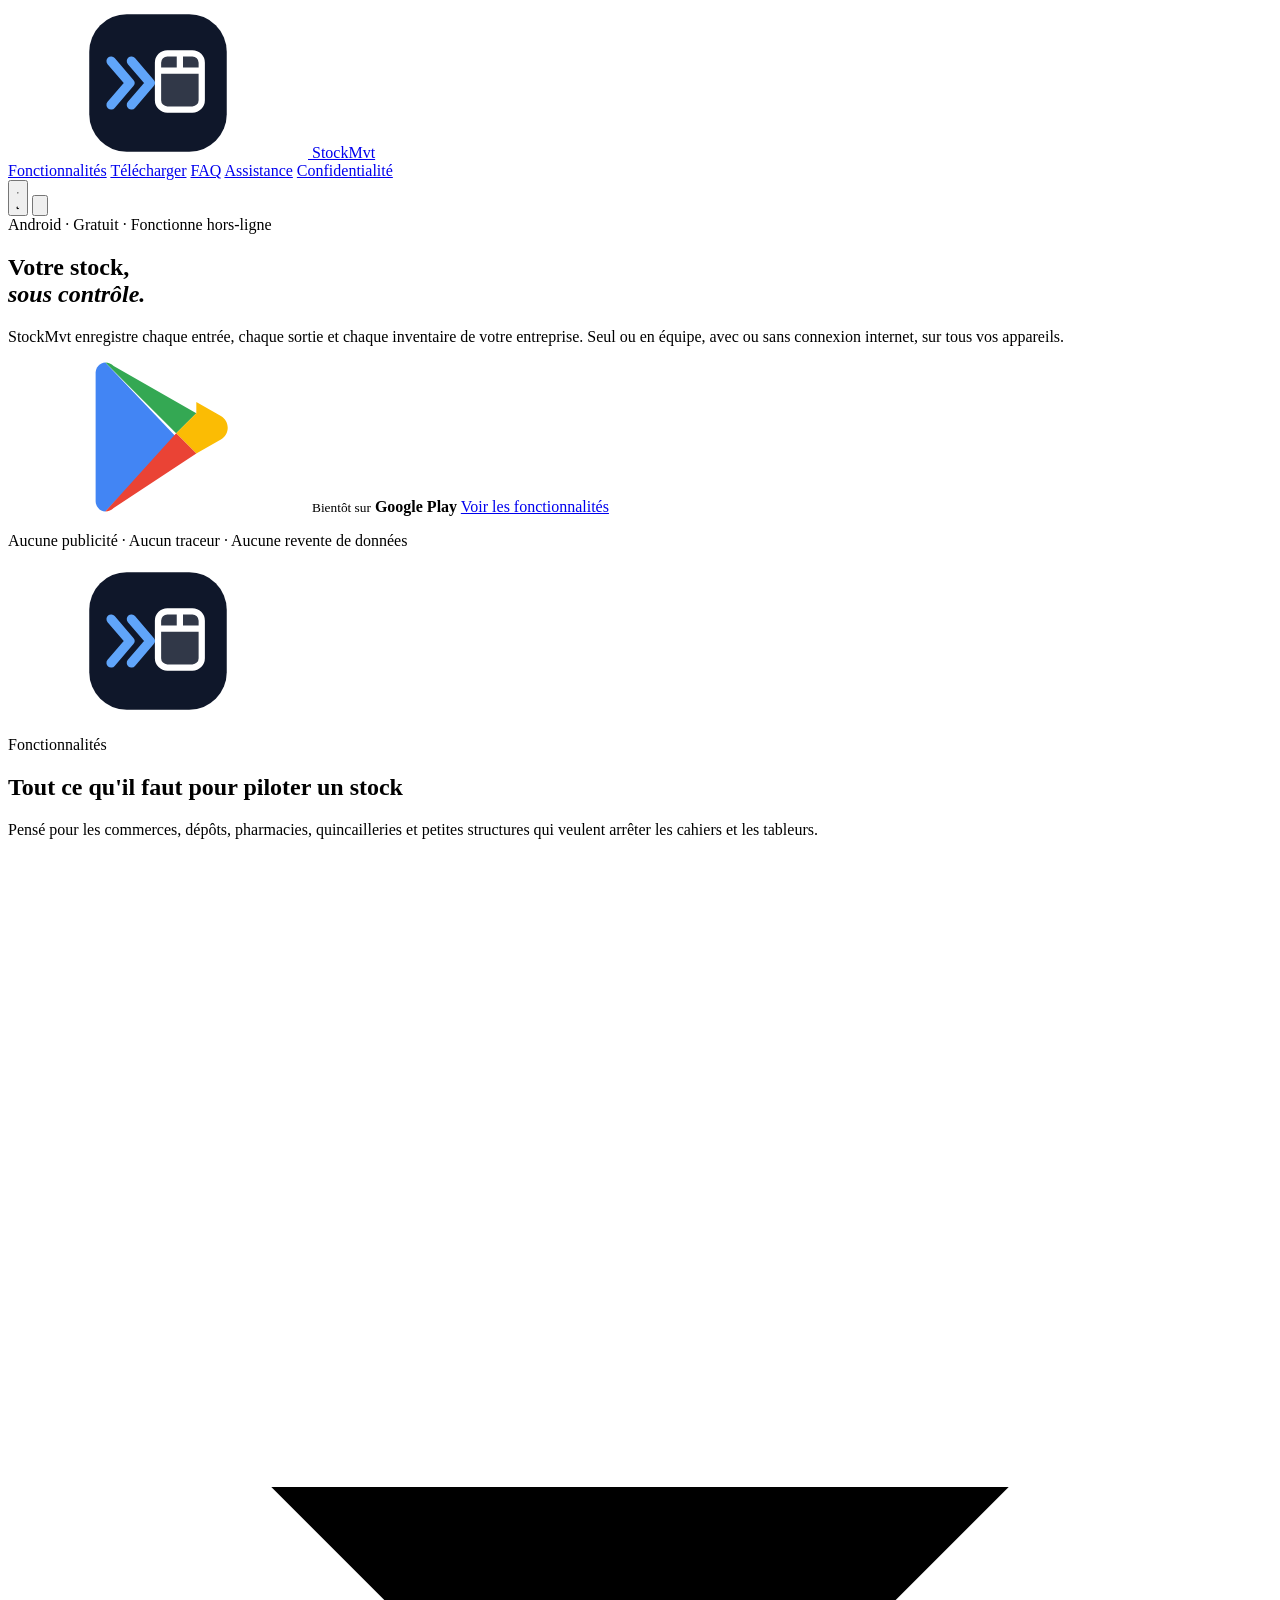
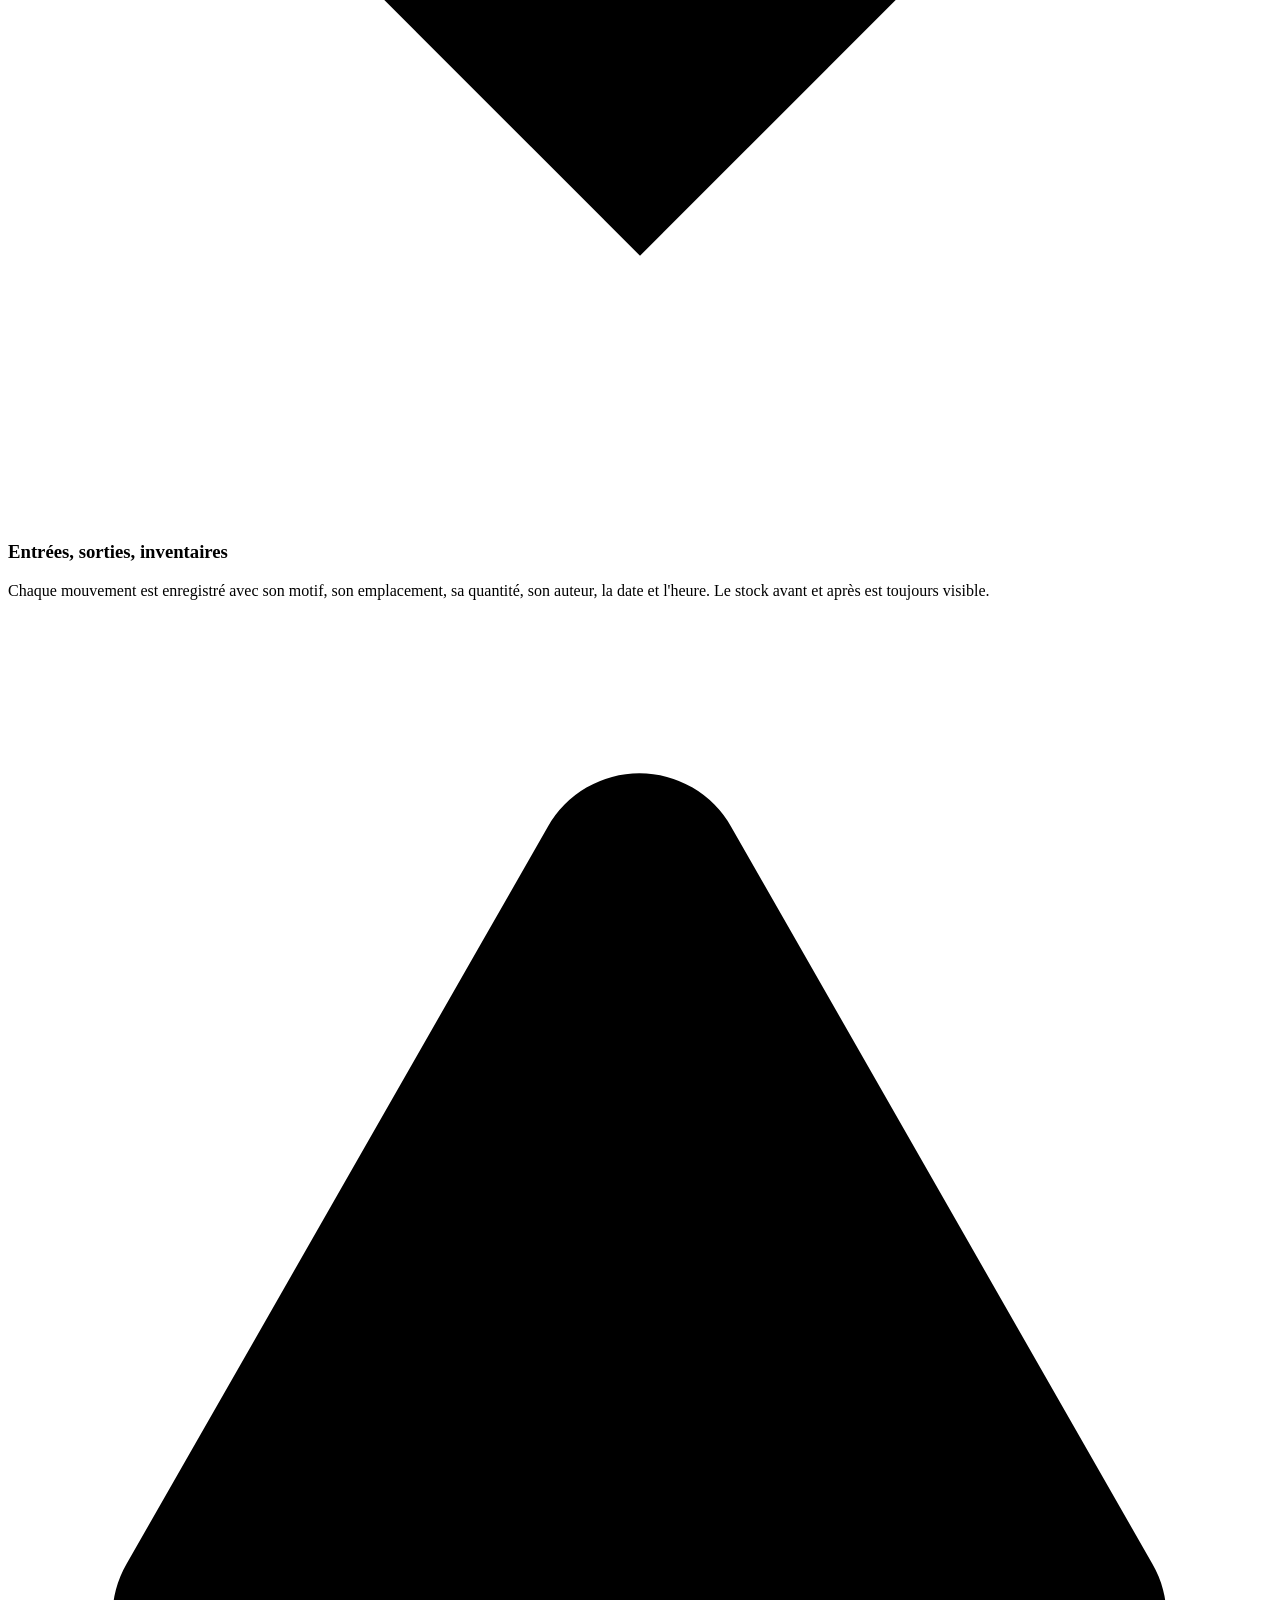
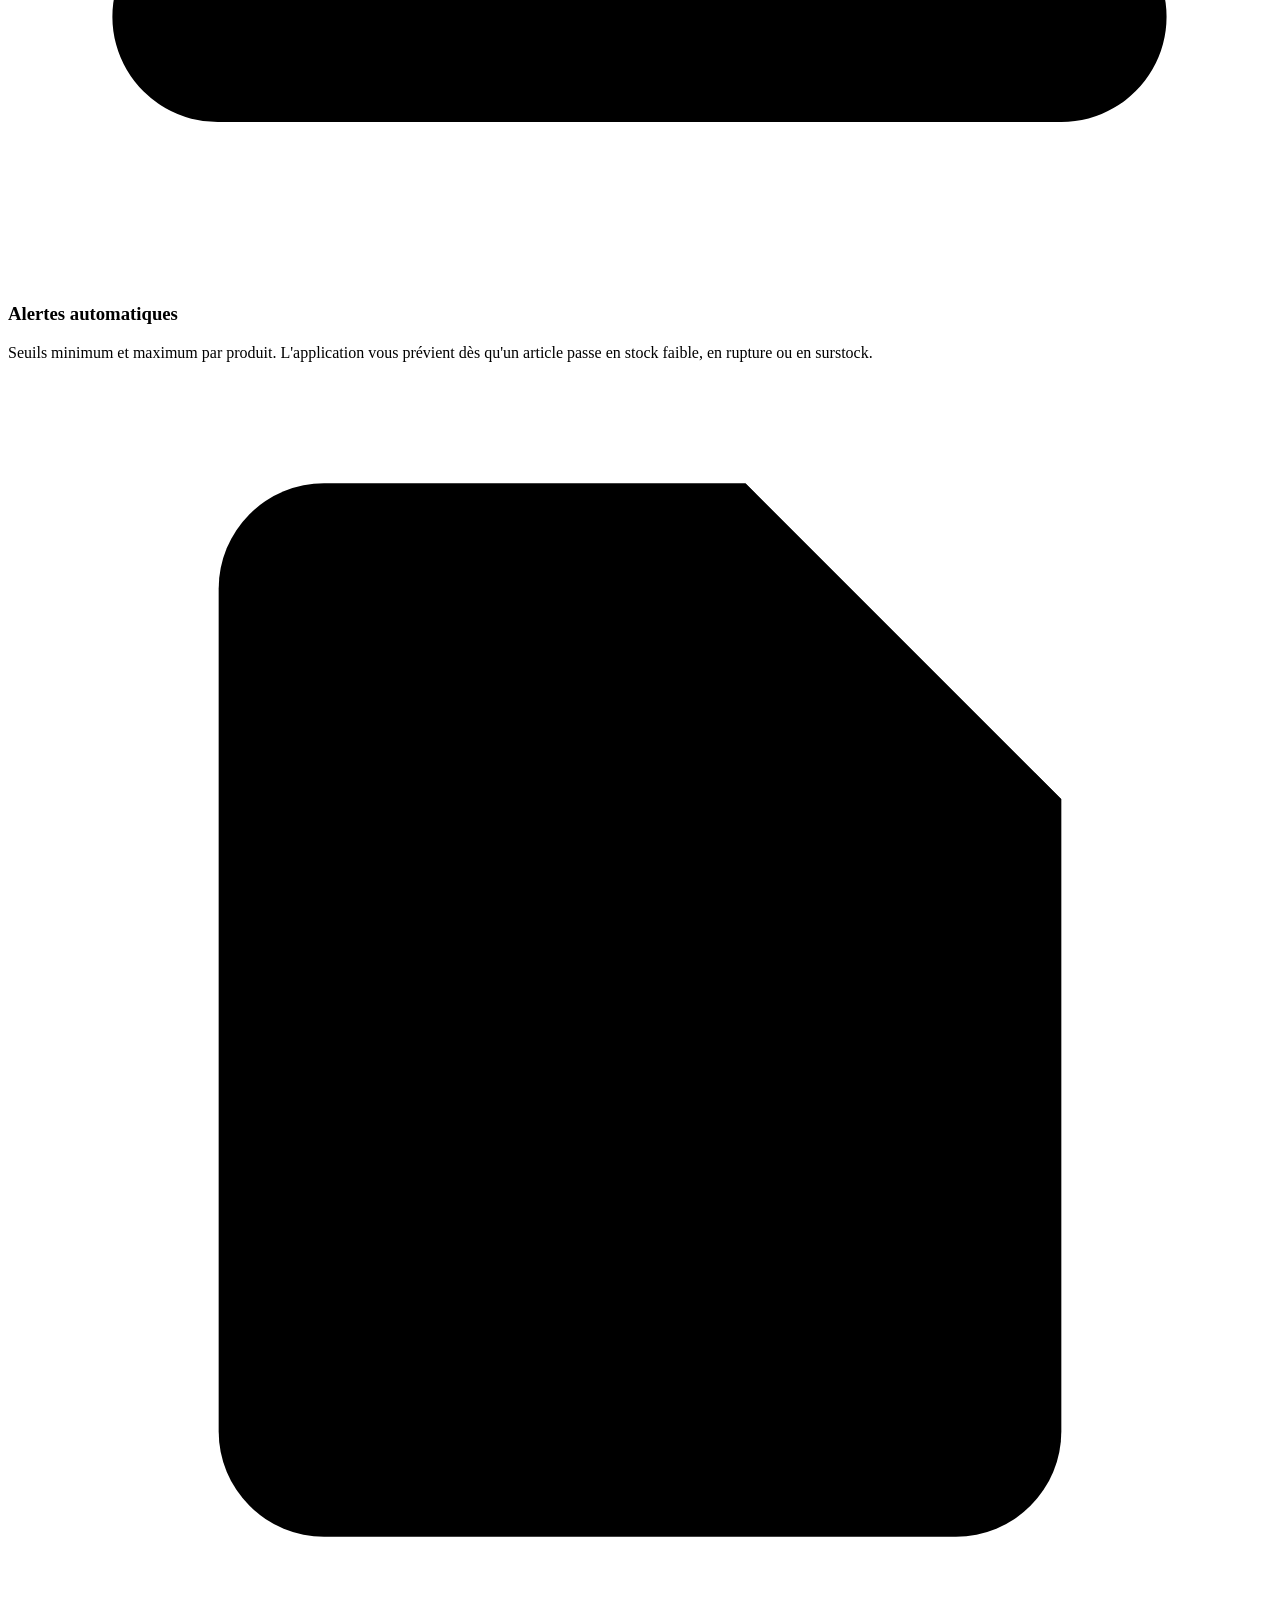
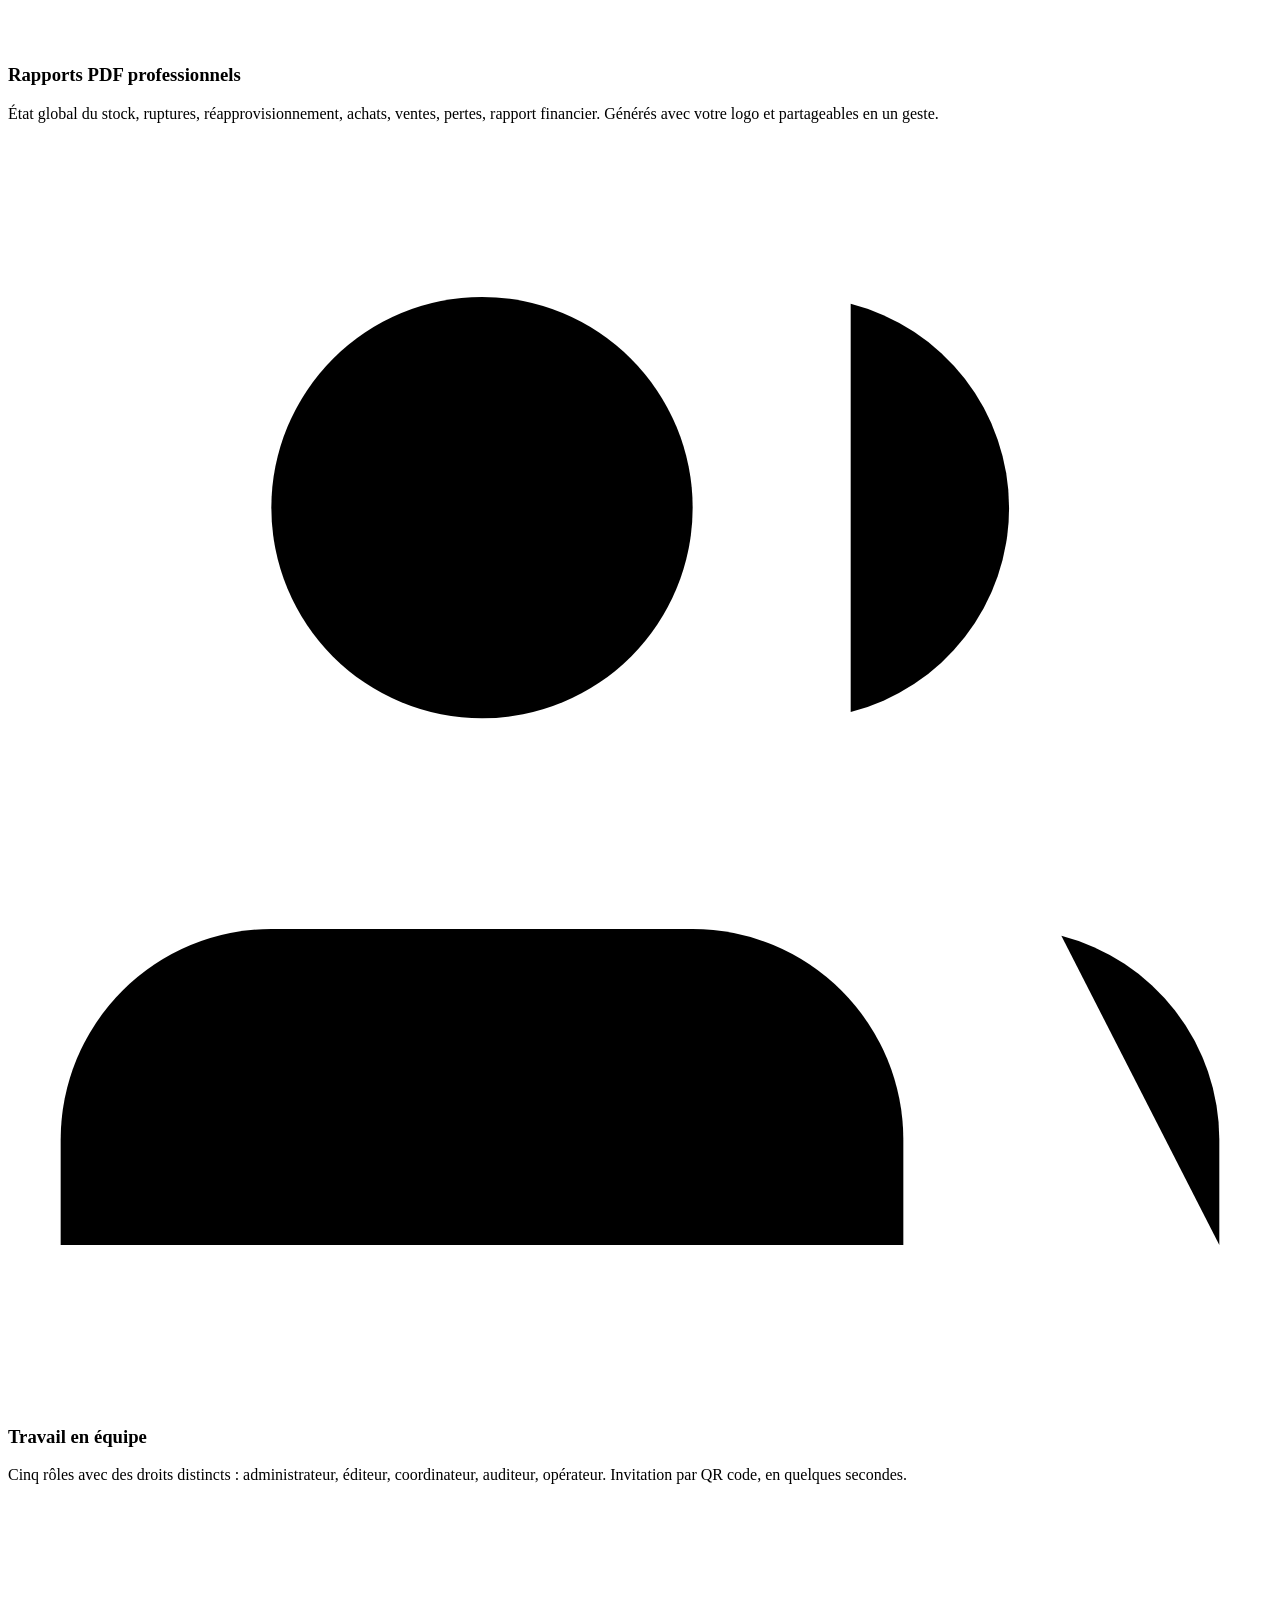
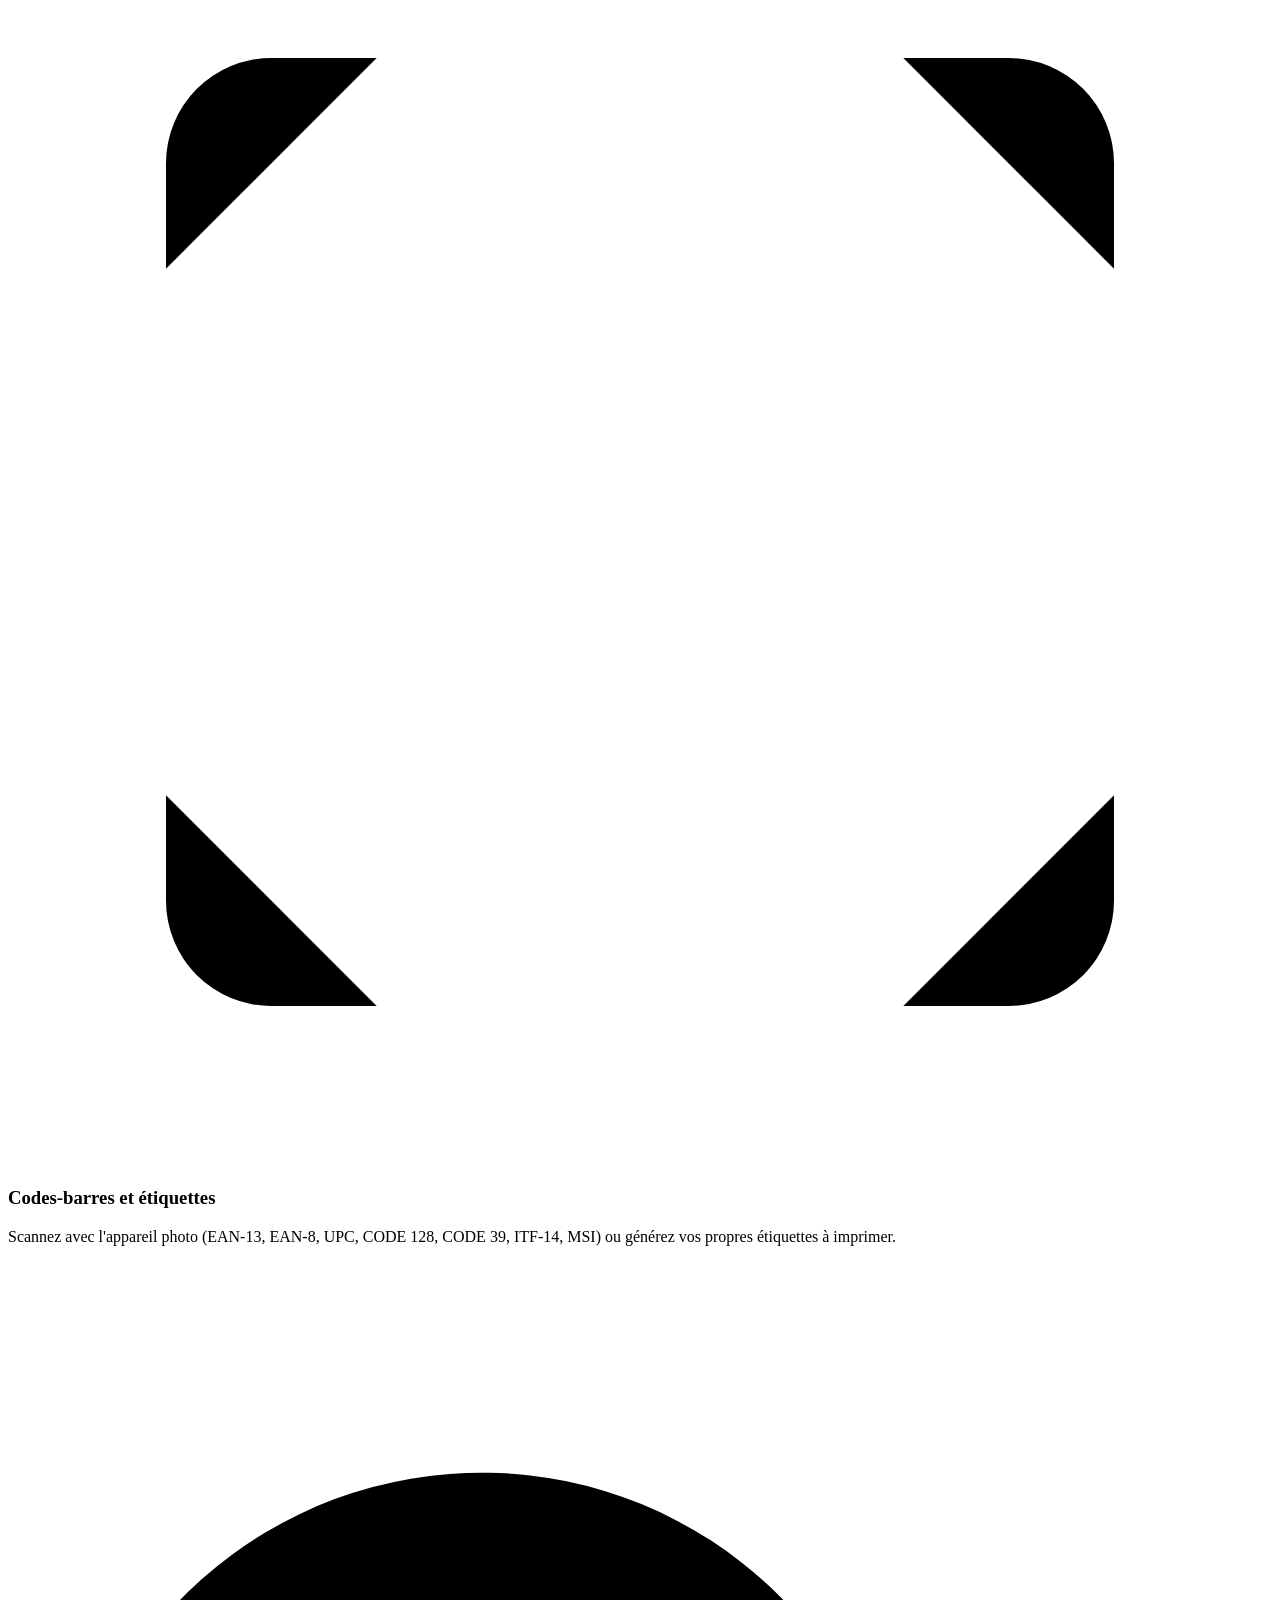
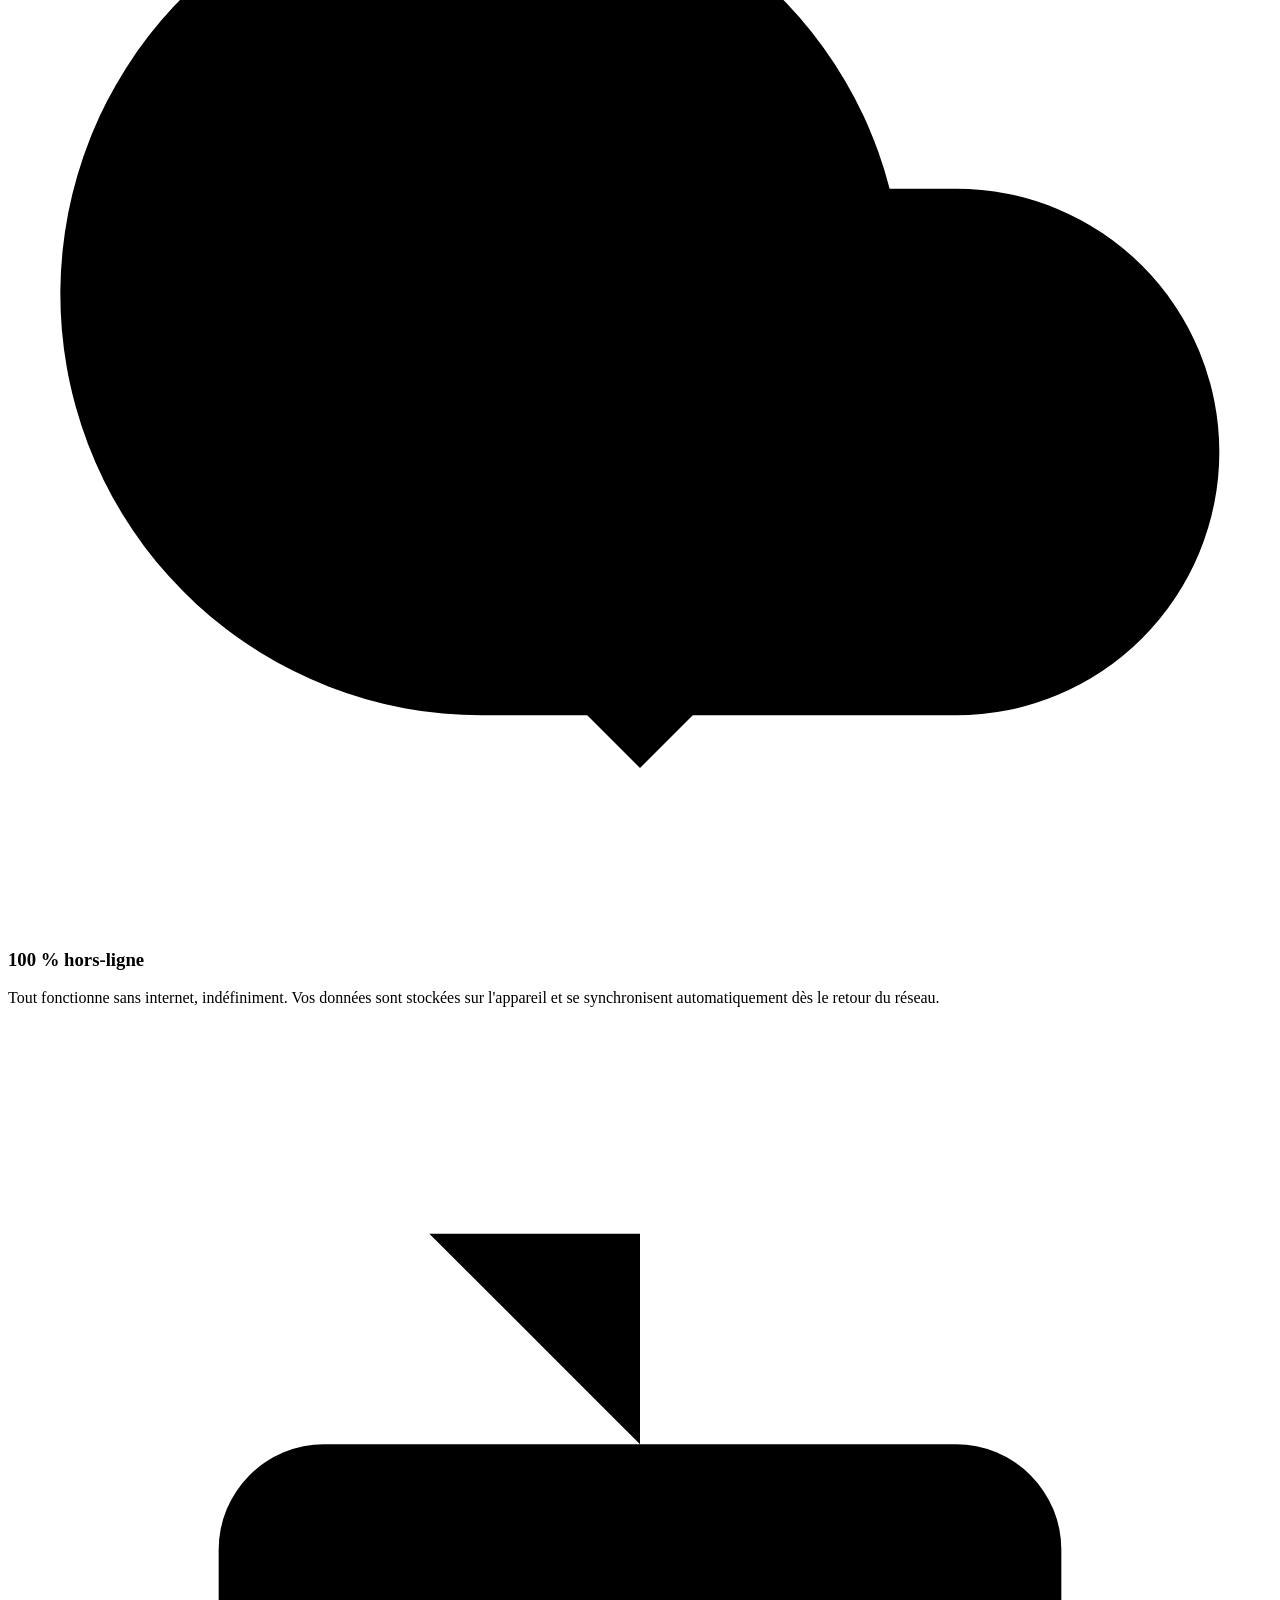
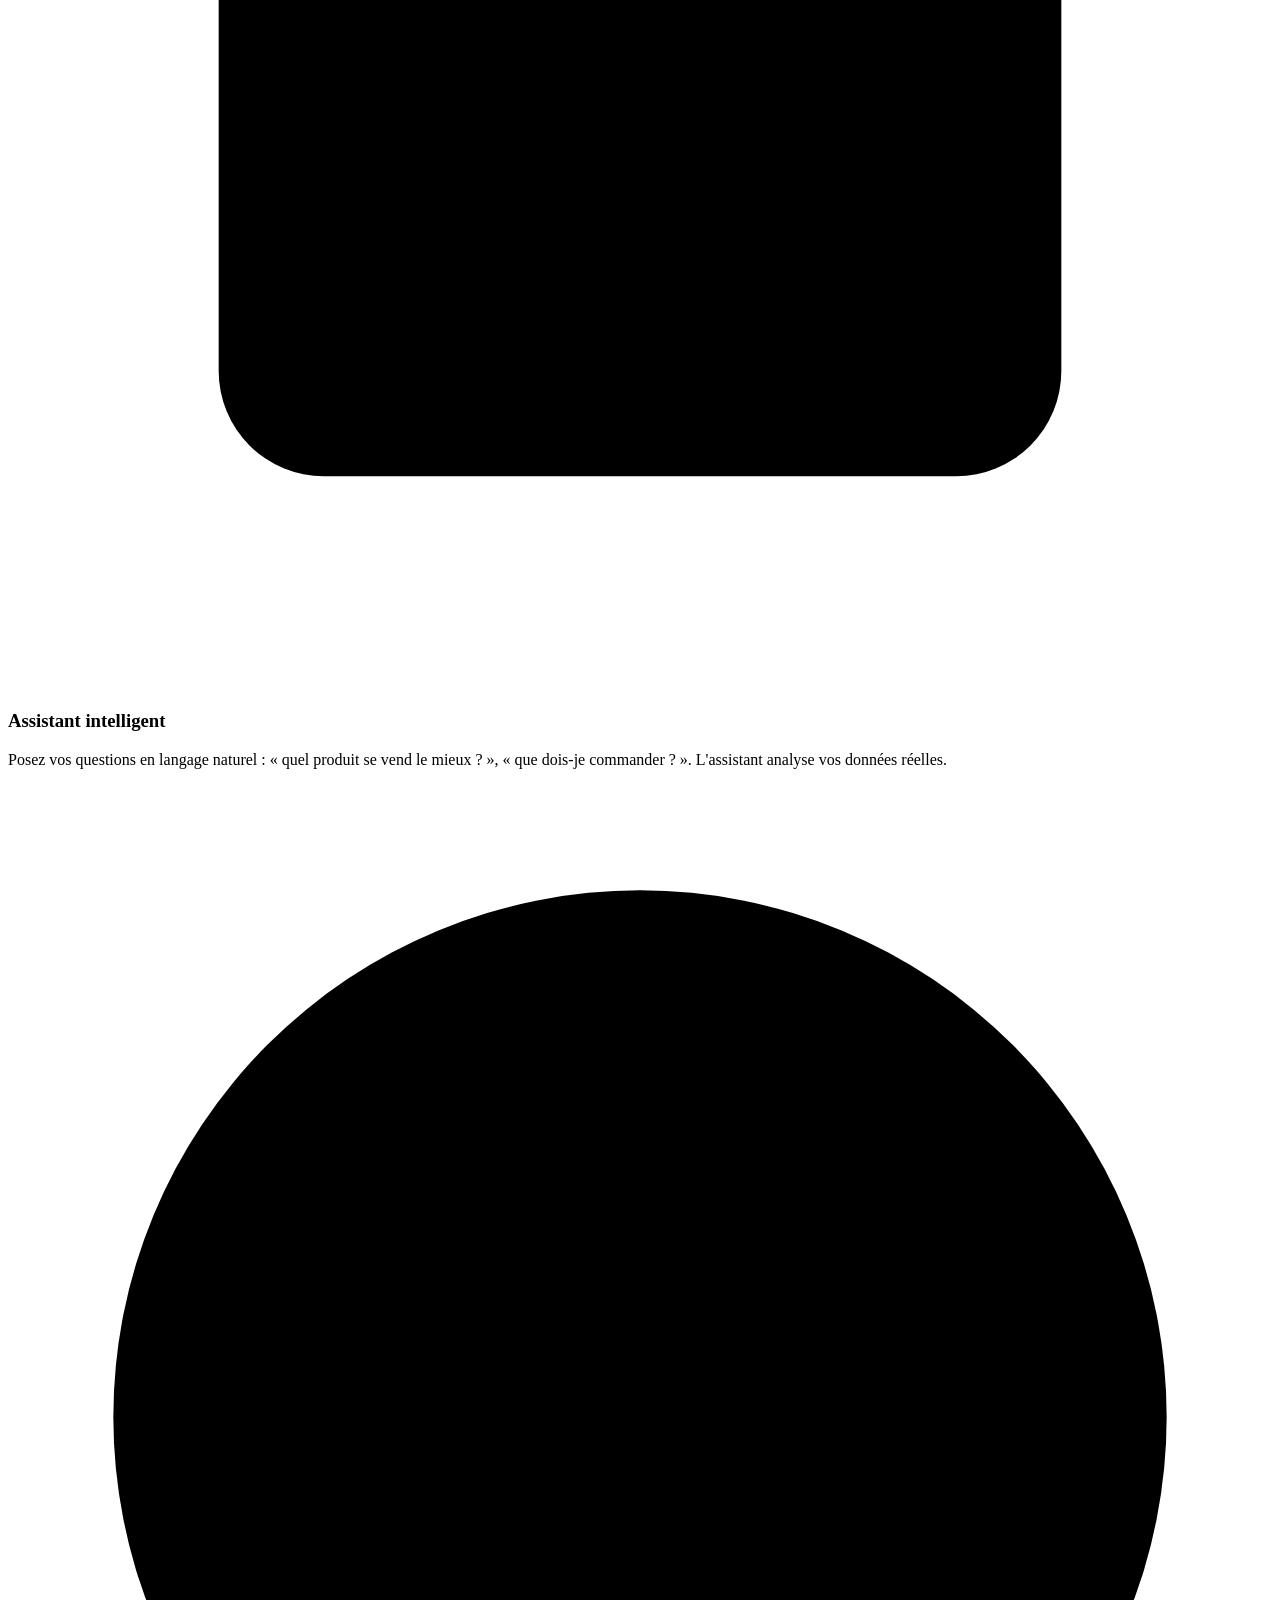
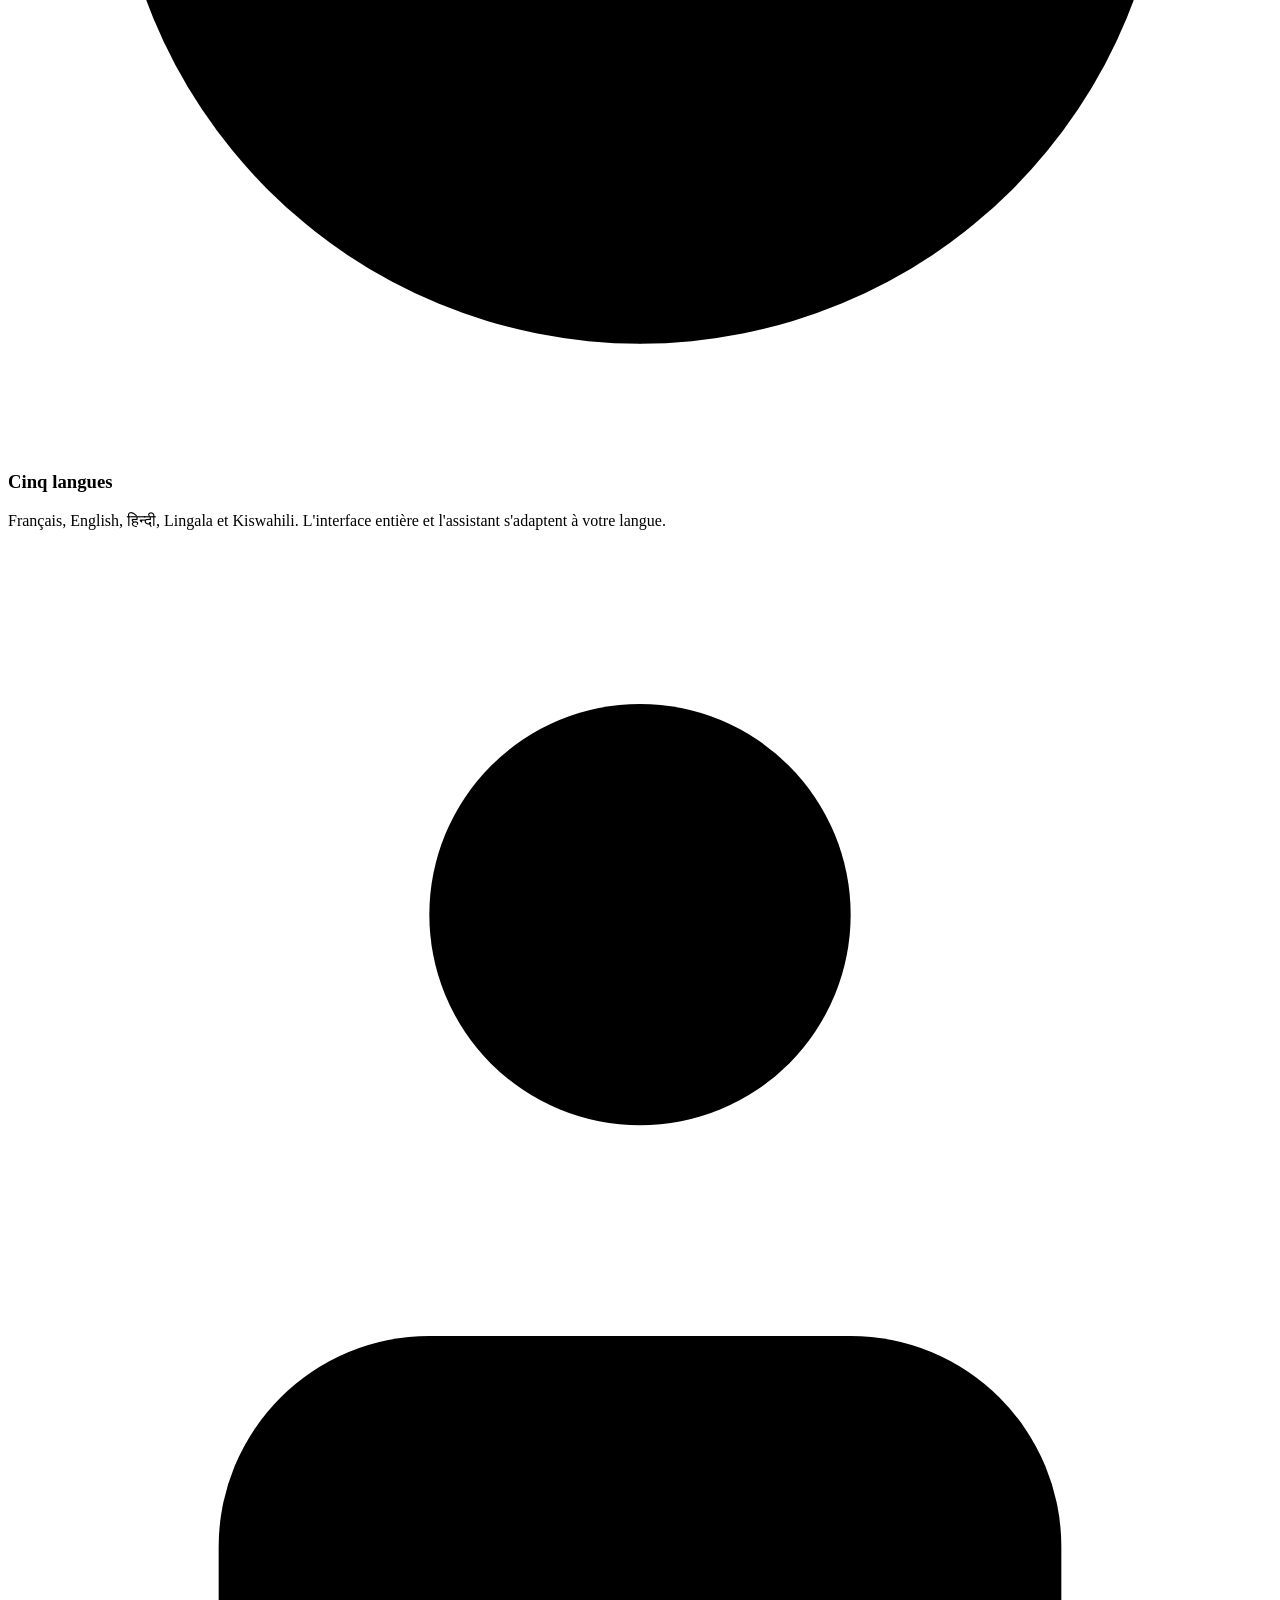
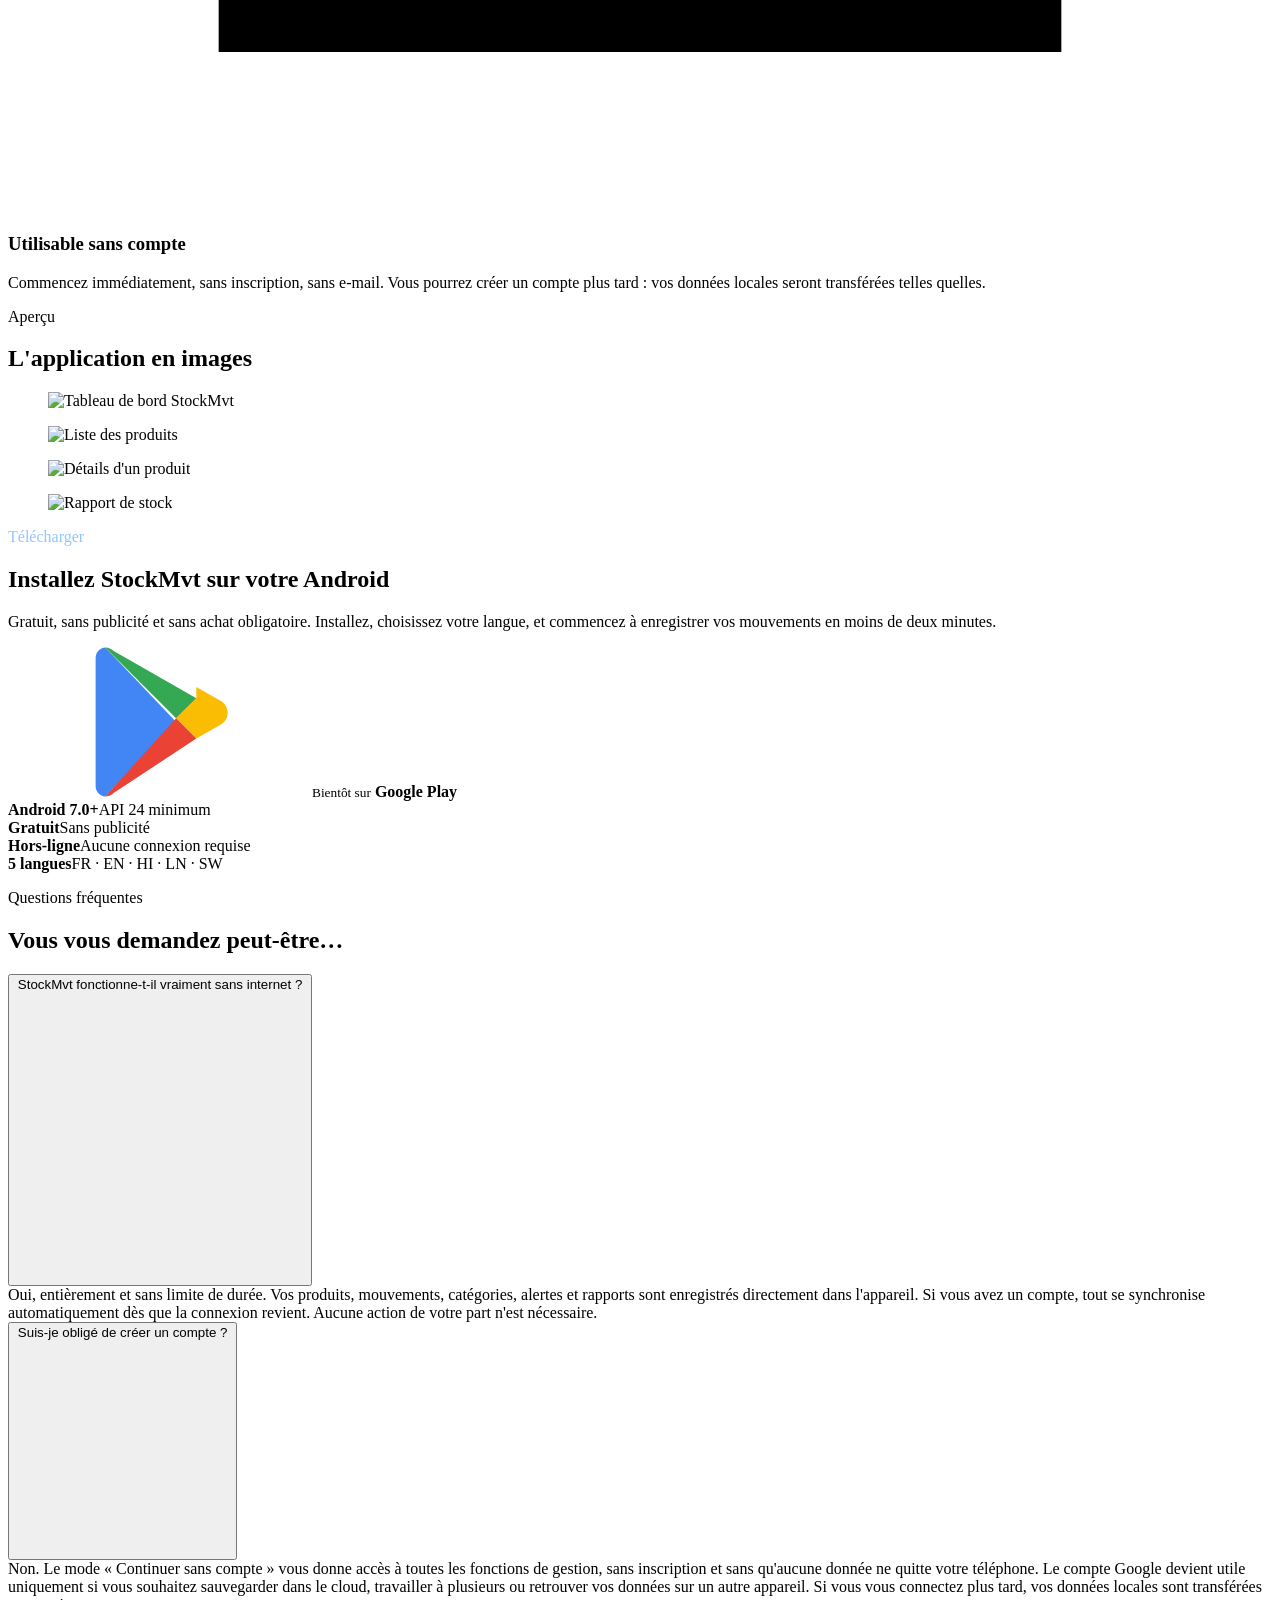
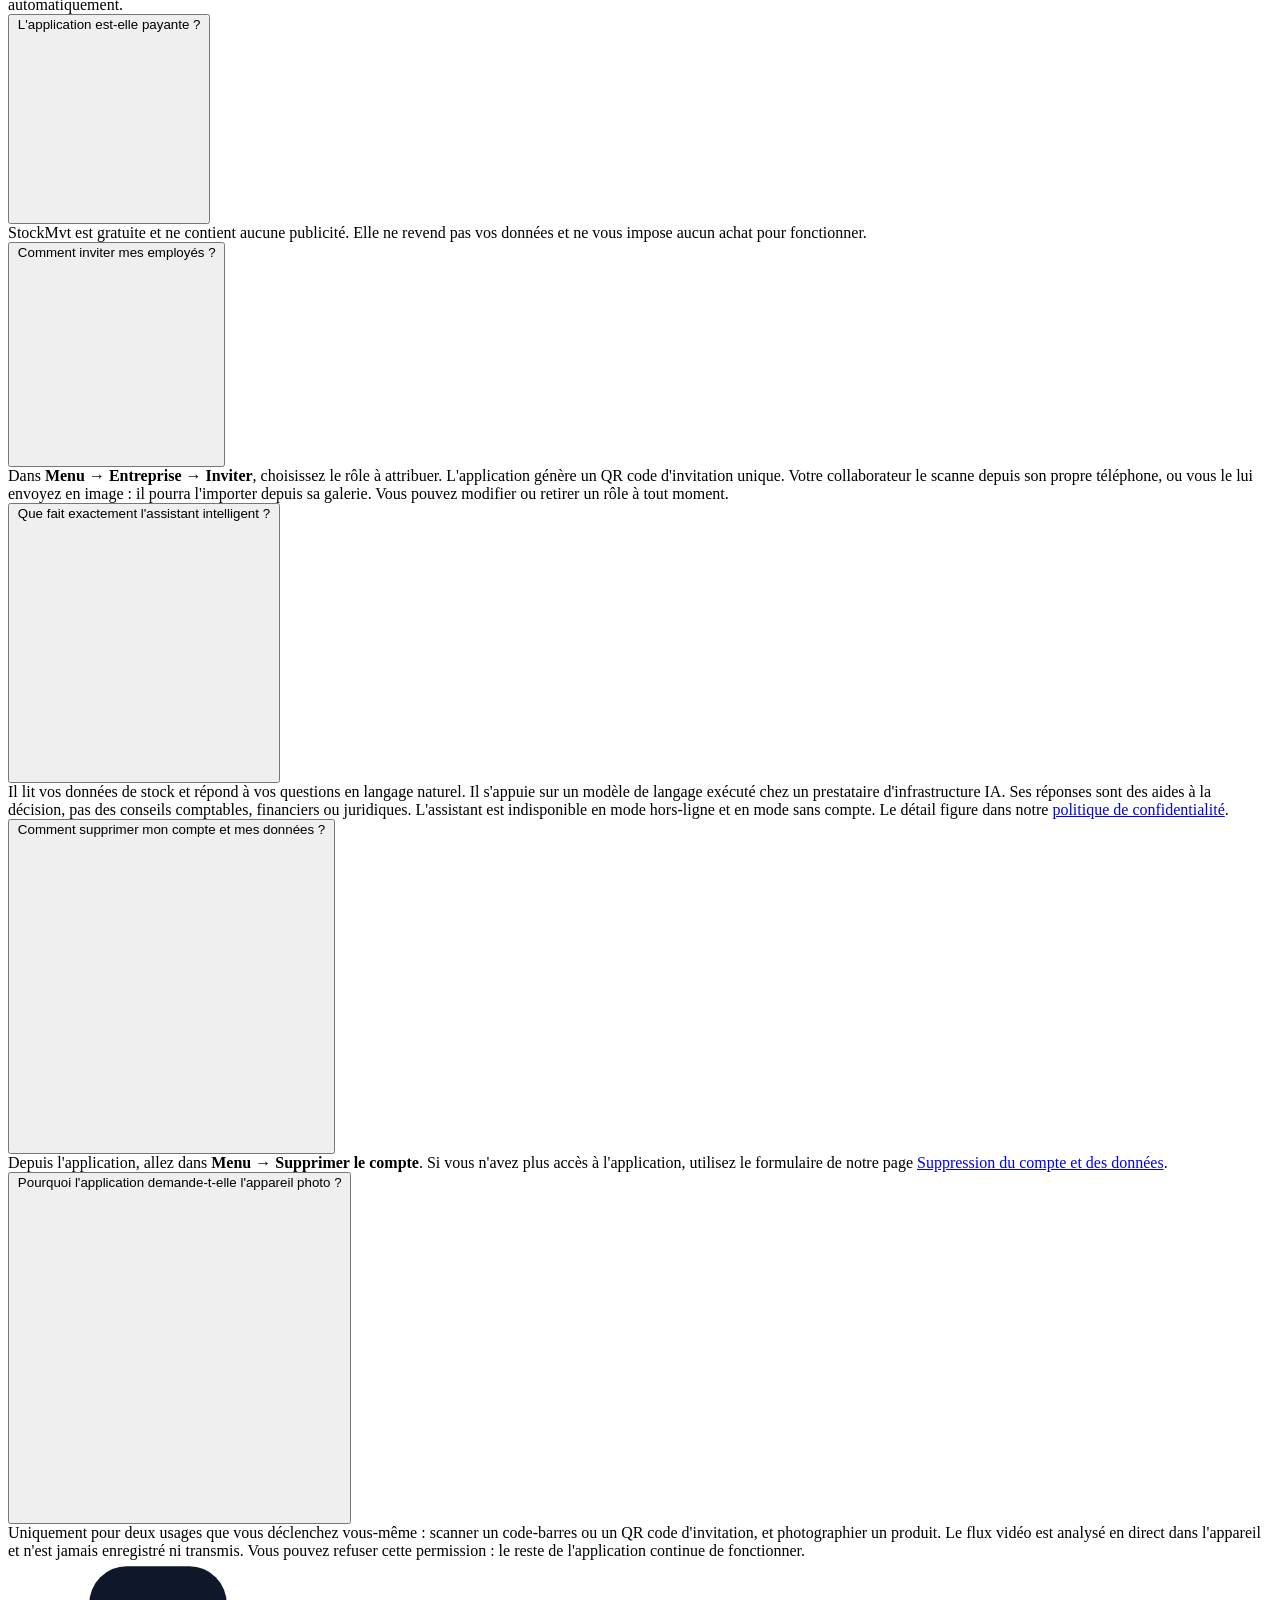
==== index.html @ 7de2392a "Add files via upload" ====
<!DOCTYPE html>
<html lang="fr" prefix="og: https://ogp.me/ns#">
<head>
<meta charset="UTF-8">
<meta name="viewport" content="width=device-width, initial-scale=1">
<meta name="theme-color" content="#FFFFFF">
<title>StockMvt — Gestion de stock simple, hors-ligne et en équipe</title>
<meta name="description" content="StockMvt est une application Android de gestion de stock : entrées, sorties, inventaires, alertes, rapports PDF et travail en équipe. Fonctionne entièrement hors-ligne.">
<link rel="canonical" href="https://stockmvt.jllbstudio.com/">
<meta property="og:type" content="website">
<meta property="og:site_name" content="StockMvt">
<meta property="og:title" content="StockMvt — Votre stock, sous contrôle">
<meta property="og:description" content="Gérez les entrées, sorties et mouvements de stock de votre entreprise. Seul ou en équipe, en ligne ou hors-ligne.">
<meta property="og:url" content="https://stockmvt.jllbstudio.com/">
<meta property="og:image" content="https://stockmvt.jllbstudio.com/img/og.png">
<meta name="twitter:card" content="summary_large_image">
<link rel="icon" href="img/favicon.svg" type="image/svg+xml">
<link rel="preconnect" href="https://fonts.googleapis.com">
<link rel="preconnect" href="https://fonts.gstatic.com" crossorigin>
<link href="https://fonts.googleapis.com/css2?family=Space+Grotesk:wght@400;500;600;700&family=JetBrains+Mono:wght@400;500&display=swap" rel="stylesheet">
<link rel="stylesheet" href="css/style.css">
<script type="application/ld+json">
{
  "@context": "https://schema.org",
  "@type": "SoftwareApplication",
  "name": "StockMvt",
  "operatingSystem": "Android 7.0+",
  "applicationCategory": "BusinessApplication",
  "offers": { "@type": "Offer", "price": "0", "priceCurrency": "USD" },
  "author": { "@type": "Organization", "name": "JLLB Studio", "url": "https://jllbstudio.com" },
  "url": "https://stockmvt.jllbstudio.com/",
  "description": "Application de gestion de stock pour petites et moyennes entreprises : mouvements, inventaires, alertes, rapports PDF, multi-utilisateurs, mode hors-ligne."
}
</script>
</head>
<body>

<svg width="0" height="0" style="position:absolute" aria-hidden="true">
  <symbol id="logo-stockmvt" viewBox="0 0 96 96">
    <defs><linearGradient id="degLogo" x1="8" y1="2" x2="88" y2="94">
      <stop stop-color="#0F172A"/><stop offset="1" stop-color="#2563EB"/>
    </linearGradient></defs>
    <rect x="4" y="4" width="88" height="88" rx="24" fill="url(#degLogo)"/>
    <rect x="48" y="29" width="28" height="36" rx="6" fill="#fff" fill-opacity=".14" stroke="#fff" stroke-width="4"/>
    <path d="M48 40h28M62 29v11" fill="none" stroke="#fff" stroke-width="4"/>
    <path d="m18 34 12 14-12 14M31 34l12 14-12 14" fill="none" stroke="#60A5FA" stroke-width="6" stroke-linecap="round" stroke-linejoin="round"/>
  </symbol>
  <symbol id="icone-play" viewBox="0 0 512 512">
    <path fill="#34A853" d="M104.6 13.5C97 5.5 86.6 1.3 76 1.5l242 242 68.8-68.8L104.6 13.5z"/>
    <path fill="#4285F4" d="M76 1.5C57.5 2.6 43 17.7 43 37.2v437.6c0 19.5 14.5 34.6 33 35.7l242-254.9L76 1.5z"/>
    <path fill="#FBBC04" d="M386.8 174.7 318 243.5l68.8 68.8 83.9-47.8c14.5-8.3 23.3-23.5 23.3-40.2s-8.8-31.9-23.3-40.2l-83.9-47.8z"/>
    <path fill="#EA4335" d="M76 510.5c10.6.2 21-4 28.6-12l282.2-186.2L318 243.5 76 510.5z"/>
  </symbol>
</svg>

<header class="entete">
  <div class="conteneur entete-inner">
    <a href="index.html" class="marque">
      <svg><use href="#logo-stockmvt"/></svg> StockMvt
    </a>
    <nav class="nav" id="nav-principale">
      <a href="index.html#fonctionnalites">Fonctionnalités</a>
      <a href="index.html#telecharger">Télécharger</a>
      <a href="index.html#faq">FAQ</a>
      <a href="support.html">Assistance</a>
      <a href="confidentialite.html">Confidentialité</a>
    </nav>
    <div class="outils">
      <button class="btn-icone" id="btn-theme" type="button" aria-label="Changer de thème">
        <svg class="icone-soleil" viewBox="0 0 24 24"><circle cx="12" cy="12" r="4"/><path d="M12 2v2M12 20v2M4.93 4.93l1.41 1.41M17.66 17.66l1.41 1.41M2 12h2M20 12h2M6.34 17.66l-1.41 1.41M19.07 4.93l-1.41 1.41"/></svg>
        <svg class="icone-lune" viewBox="0 0 24 24"><path d="M12 3a6 6 0 0 0 9 9 9 9 0 1 1-9-9Z"/></svg>
      </button>
      <button class="btn-icone burger" id="btn-burger" type="button" aria-label="Menu">
        <svg viewBox="0 0 24 24"><line x1="4" y1="6" x2="20" y2="6"/><line x1="4" y1="12" x2="20" y2="12"/><line x1="4" y1="18" x2="20" y2="18"/></svg>
      </button>
    </div>
  </div>
</header>

<!-- ======================= HERO ======================= -->
<section class="hero">
  <div class="conteneur hero-grille">
    <div class="hero-texte">
      <div class="pilule"><span class="point"></span> Android · Gratuit · Fonctionne hors-ligne</div>
      <h1>Votre stock,<br><em>sous contrôle.</em></h1>
      <p class="chapeau">
        StockMvt enregistre chaque entrée, chaque sortie et chaque inventaire de votre
        entreprise. Seul ou en équipe, avec ou sans connexion internet, sur tous vos appareils.
      </p>
      <div class="hero-actions">
        <a class="badge-play js-lien-play" aria-label="Télécharger StockMvt sur Google Play">
          <svg><use href="#icone-play"/></svg>
          <span class="badge-play-txt">
            <small class="js-play-libelle">Bientôt sur</small>
            <strong class="js-play-titre">Google Play</strong>
          </span>
        </a>
        <a class="btn btn-secondaire" href="#fonctionnalites">Voir les fonctionnalités</a>
      </div>
      <p class="hero-note">Aucune publicité · Aucun traceur · Aucune revente de données</p>
    </div>
    <div class="telephone reveal">
      <div class="telephone-ecran">
        <img src="img/capture-1.png" alt="Écran d'accueil de StockMvt"
             onerror="this.outerHTML='&lt;svg class=&quot;logo-vide&quot;&gt;&lt;use href=&quot;#logo-stockmvt&quot;/&gt;&lt;/svg&gt;'">
      </div>
    </div>
  </div>
</section>

<!-- ======================= FONCTIONNALITÉS ======================= -->
<section id="fonctionnalites" class="section-alt">
  <div class="conteneur">
    <div class="centre">
      <p class="eyebrow">Fonctionnalités</p>
      <h2>Tout ce qu'il faut pour piloter un stock</h2>
      <p class="sous-titre">Pensé pour les commerces, dépôts, pharmacies, quincailleries et
        petites structures qui veulent arrêter les cahiers et les tableurs.</p>
    </div>

    <div class="grille-cartes">
      <article class="carte reveal">
        <div class="carte-icone"><svg viewBox="0 0 24 24"><path d="M12 5v14"/><path d="m19 12-7 7-7-7"/></svg></div>
        <h3>Entrées, sorties, inventaires</h3>
        <p>Chaque mouvement est enregistré avec son motif, son emplacement, sa quantité,
           son auteur, la date et l'heure. Le stock avant et après est toujours visible.</p>
      </article>

      <article class="carte reveal">
        <div class="carte-icone"><svg viewBox="0 0 24 24"><path d="m21.73 18-8-14a2 2 0 0 0-3.48 0l-8 14A2 2 0 0 0 4 21h16a2 2 0 0 0 1.73-3Z"/><line x1="12" y1="9" x2="12" y2="13"/><line x1="12" y1="17" x2="12.01" y2="17"/></svg></div>
        <h3>Alertes automatiques</h3>
        <p>Seuils minimum et maximum par produit. L'application vous prévient dès qu'un
           article passe en stock faible, en rupture ou en surstock.</p>
      </article>

      <article class="carte reveal">
        <div class="carte-icone"><svg viewBox="0 0 24 24"><path d="M14 2H6a2 2 0 0 0-2 2v16a2 2 0 0 0 2 2h12a2 2 0 0 0 2-2V8z"/><polyline points="14 2 14 8 20 8"/><line x1="16" y1="13" x2="8" y2="13"/><line x1="16" y1="17" x2="8" y2="17"/></svg></div>
        <h3>Rapports PDF professionnels</h3>
        <p>État global du stock, ruptures, réapprovisionnement, achats, ventes, pertes,
           rapport financier. Générés avec votre logo et partageables en un geste.</p>
      </article>

      <article class="carte reveal">
        <div class="carte-icone"><svg viewBox="0 0 24 24"><path d="M17 21v-2a4 4 0 0 0-4-4H5a4 4 0 0 0-4 4v2"/><circle cx="9" cy="7" r="4"/><path d="M23 21v-2a4 4 0 0 0-3-3.87"/><path d="M16 3.13a4 4 0 0 1 0 7.75"/></svg></div>
        <h3>Travail en équipe</h3>
        <p>Cinq rôles avec des droits distincts : administrateur, éditeur, coordinateur,
           auditeur, opérateur. Invitation par QR code, en quelques secondes.</p>
      </article>

      <article class="carte reveal">
        <div class="carte-icone"><svg viewBox="0 0 24 24"><path d="M3 7V5a2 2 0 0 1 2-2h2"/><path d="M17 3h2a2 2 0 0 1 2 2v2"/><path d="M21 17v2a2 2 0 0 1-2 2h-2"/><path d="M7 21H5a2 2 0 0 1-2-2v-2"/><line x1="7" y1="12" x2="17" y2="12"/></svg></div>
        <h3>Codes-barres et étiquettes</h3>
        <p>Scannez avec l'appareil photo (EAN-13, EAN-8, UPC, CODE 128, CODE 39, ITF-14, MSI)
           ou générez vos propres étiquettes à imprimer.</p>
      </article>

      <article class="carte reveal">
        <div class="carte-icone"><svg viewBox="0 0 24 24"><path d="M18 10h-1.26A8 8 0 1 0 9 20h9a5 5 0 0 0 0-10z"/><line x1="12" y1="12" x2="12" y2="21"/><polyline points="9 18 12 21 15 18"/></svg></div>
        <h3>100 % hors-ligne</h3>
        <p>Tout fonctionne sans internet, indéfiniment. Vos données sont stockées sur
           l'appareil et se synchronisent automatiquement dès le retour du réseau.</p>
      </article>

      <article class="carte reveal">
        <div class="carte-icone"><svg viewBox="0 0 24 24"><path d="M12 8V4H8"/><rect width="16" height="12" x="4" y="8" rx="2"/><path d="M2 14h2M20 14h2M15 13v2M9 13v2"/></svg></div>
        <h3>Assistant intelligent</h3>
        <p>Posez vos questions en langage naturel : « quel produit se vend le mieux ? »,
           « que dois-je commander ? ». L'assistant analyse vos données réelles.</p>
      </article>

      <article class="carte reveal">
        <div class="carte-icone"><svg viewBox="0 0 24 24"><circle cx="12" cy="12" r="10"/><line x1="2" y1="12" x2="22" y2="12"/><path d="M12 2a15.3 15.3 0 0 1 4 10 15.3 15.3 0 0 1-4 10 15.3 15.3 0 0 1-4-10 15.3 15.3 0 0 1 4-10z"/></svg></div>
        <h3>Cinq langues</h3>
        <p>Français, English, हिन्दी, Lingala et Kiswahili. L'interface entière et
           l'assistant s'adaptent à votre langue.</p>
      </article>

      <article class="carte reveal">
        <div class="carte-icone"><svg viewBox="0 0 24 24"><path d="M20 21v-2a4 4 0 0 0-4-4H8a4 4 0 0 0-4 4v2"/><circle cx="12" cy="7" r="4"/></svg></div>
        <h3>Utilisable sans compte</h3>
        <p>Commencez immédiatement, sans inscription, sans e-mail. Vous pourrez créer un
           compte plus tard : vos données locales seront transférées telles quelles.</p>
      </article>
    </div>
  </div>
</section>

<!-- ======================= CAPTURES ======================= -->
<section id="apercu">
  <div class="conteneur">
    <div class="centre">
      <p class="eyebrow">Aperçu</p>
      <h2>L'application en images</h2>
    </div>
    <div class="galerie">
      <figure class="reveal"><img src="img/capture-1.png" alt="Tableau de bord StockMvt" loading="lazy"></figure>
      <figure class="reveal"><img src="img/capture-2.png" alt="Liste des produits" loading="lazy"></figure>
      <figure class="reveal"><img src="img/capture-3.png" alt="Détails d'un produit" loading="lazy"></figure>
      <figure class="reveal"><img src="img/capture-4.png" alt="Rapport de stock" loading="lazy"></figure>
    </div>
  </div>
</section>

<!-- ======================= TÉLÉCHARGEMENT ======================= -->
<section id="telecharger" class="section-alt">
  <div class="conteneur">
    <div class="bloc-dl reveal">
      <p class="eyebrow" style="color:#93C5FD">Télécharger</p>
      <h2>Installez StockMvt sur votre Android</h2>
      <p>Gratuit, sans publicité et sans achat obligatoire. Installez, choisissez votre
         langue, et commencez à enregistrer vos mouvements en moins de deux minutes.</p>
      <a class="badge-play js-lien-play" aria-label="Télécharger StockMvt sur Google Play">
        <svg><use href="#icone-play"/></svg>
        <span class="badge-play-txt">
          <small class="js-play-libelle">Bientôt sur</small>
          <strong class="js-play-titre">Google Play</strong>
        </span>
      </a>
      <div class="dl-meta">
        <div><strong>Android 7.0+</strong>API 24 minimum</div>
        <div><strong>Gratuit</strong>Sans publicité</div>
        <div><strong>Hors-ligne</strong>Aucune connexion requise</div>
        <div><strong>5 langues</strong>FR · EN · HI · LN · SW</div>
      </div>
    </div>
  </div>
</section>

<!-- ======================= FAQ ======================= -->
<section id="faq">
  <div class="conteneur">
    <div class="centre">
      <p class="eyebrow">Questions fréquentes</p>
      <h2>Vous vous demandez peut-être…</h2>
    </div>

    <div class="faq">
      <div class="faq-item ouvert">
        <button class="faq-q" type="button">StockMvt fonctionne-t-il vraiment sans internet ?
          <svg viewBox="0 0 24 24"><line x1="12" y1="5" x2="12" y2="19"/><line x1="5" y1="12" x2="19" y2="12"/></svg></button>
        <div class="faq-r"><div class="faq-r-inner">
          Oui, entièrement et sans limite de durée. Vos produits, mouvements, catégories,
          alertes et rapports sont enregistrés directement dans l'appareil. Si vous avez un
          compte, tout se synchronise automatiquement dès que la connexion revient. Aucune
          action de votre part n'est nécessaire.
        </div></div>
      </div>

      <div class="faq-item">
        <button class="faq-q" type="button">Suis-je obligé de créer un compte ?
          <svg viewBox="0 0 24 24"><line x1="12" y1="5" x2="12" y2="19"/><line x1="5" y1="12" x2="19" y2="12"/></svg></button>
        <div class="faq-r"><div class="faq-r-inner">
          Non. Le mode « Continuer sans compte » vous donne accès à toutes les fonctions de
          gestion, sans inscription et sans qu'aucune donnée ne quitte votre téléphone. Le
          compte Google devient utile uniquement si vous souhaitez sauvegarder dans le cloud,
          travailler à plusieurs ou retrouver vos données sur un autre appareil. Si vous vous
          connectez plus tard, vos données locales sont transférées automatiquement.
        </div></div>
      </div>

      <div class="faq-item">
        <button class="faq-q" type="button">L'application est-elle payante ?
          <svg viewBox="0 0 24 24"><line x1="12" y1="5" x2="12" y2="19"/><line x1="5" y1="12" x2="19" y2="12"/></svg></button>
        <div class="faq-r"><div class="faq-r-inner">
          StockMvt est gratuite et ne contient aucune publicité. Elle ne revend pas vos
          données et ne vous impose aucun achat pour fonctionner.
        </div></div>
      </div>

      <div class="faq-item">
        <button class="faq-q" type="button">Comment inviter mes employés ?
          <svg viewBox="0 0 24 24"><line x1="12" y1="5" x2="12" y2="19"/><line x1="5" y1="12" x2="19" y2="12"/></svg></button>
        <div class="faq-r"><div class="faq-r-inner">
          Dans <strong>Menu → Entreprise → Inviter</strong>, choisissez le rôle à attribuer.
          L'application génère un QR code d'invitation unique. Votre collaborateur le scanne
          depuis son propre téléphone, ou vous le lui envoyez en image : il pourra l'importer
          depuis sa galerie. Vous pouvez modifier ou retirer un rôle à tout moment.
        </div></div>
      </div>

      <div class="faq-item">
        <button class="faq-q" type="button">Que fait exactement l'assistant intelligent ?
          <svg viewBox="0 0 24 24"><line x1="12" y1="5" x2="12" y2="19"/><line x1="5" y1="12" x2="19" y2="12"/></svg></button>
        <div class="faq-r"><div class="faq-r-inner">
          Il lit vos données de stock et répond à vos questions en langage naturel. Il
          s'appuie sur un modèle de langage exécuté chez un prestataire d'infrastructure IA.
          Ses réponses sont des aides à la décision, pas des conseils comptables, financiers
          ou juridiques. L'assistant est indisponible en mode hors-ligne et en mode sans
          compte. Le détail figure dans notre
          <a href="confidentialite.html#assistant">politique de confidentialité</a>.
        </div></div>
      </div>

      <div class="faq-item">
        <button class="faq-q" type="button">Comment supprimer mon compte et mes données ?
          <svg viewBox="0 0 24 24"><line x1="12" y1="5" x2="12" y2="19"/><line x1="5" y1="12" x2="19" y2="12"/></svg></button>
        <div class="faq-r"><div class="faq-r-inner">
          Depuis l'application, allez dans <strong>Menu → Supprimer le compte</strong>. Si
          vous n'avez plus accès à l'application, utilisez le formulaire de notre page
          <a href="suppression-compte.html">Suppression du compte et des données</a>.
        </div></div>
      </div>

      <div class="faq-item">
        <button class="faq-q" type="button">Pourquoi l'application demande-t-elle l'appareil photo ?
          <svg viewBox="0 0 24 24"><line x1="12" y1="5" x2="12" y2="19"/><line x1="5" y1="12" x2="19" y2="12"/></svg></button>
        <div class="faq-r"><div class="faq-r-inner">
          Uniquement pour deux usages que vous déclenchez vous-même : scanner un code-barres
          ou un QR code d'invitation, et photographier un produit. Le flux vidéo est analysé
          en direct dans l'appareil et n'est jamais enregistré ni transmis. Vous pouvez
          refuser cette permission : le reste de l'application continue de fonctionner.
        </div></div>
      </div>
    </div>
  </div>
</section>

<!-- ======================= PIED ======================= -->
<footer class="pied">
  <div class="conteneur">
    <div class="pied-grille">
      <div class="pied-marque">
        <a href="index.html" class="marque"><svg><use href="#logo-stockmvt"/></svg> StockMvt</a>
        <p>Application de gestion de stock pour petites et moyennes entreprises.
           Éditée par JLLB Studio.</p>
      </div>
      <div class="pied-col">
        <strong>Produit</strong>
        <a href="index.html#fonctionnalites">Fonctionnalités</a>
        <a href="index.html#apercu">Aperçu</a>
        <a href="index.html#telecharger">Télécharger</a>
      </div>
      <div class="pied-col">
        <strong>Aide</strong>
        <a href="support.html">Assistance</a>
        <a href="index.html#faq">FAQ</a>
        <a href="mailto:support@jllbstudio.com">support@jllbstudio.com</a>
      </div>
      <div class="pied-col">
        <strong>Légal</strong>
        <a href="confidentialite.html">Politique de confidentialité</a>
        <a href="privacy.html">Privacy Policy (EN)</a>
        <a href="conditions.html">Conditions d'utilisation</a>
        <a href="suppression-compte.html">Suppression des données</a>
      </div>
    </div>
    <div class="pied-bas">
      <span>© <span class="js-annee">2026</span> JLLB Studio — Tous droits réservés.</span>
      <span>StockMvt <span class="mono">v1.0.0</span> · Android</span>
    </div>
  </div>
</footer>

<script src="js/main.js"></script>
</body>
</html>
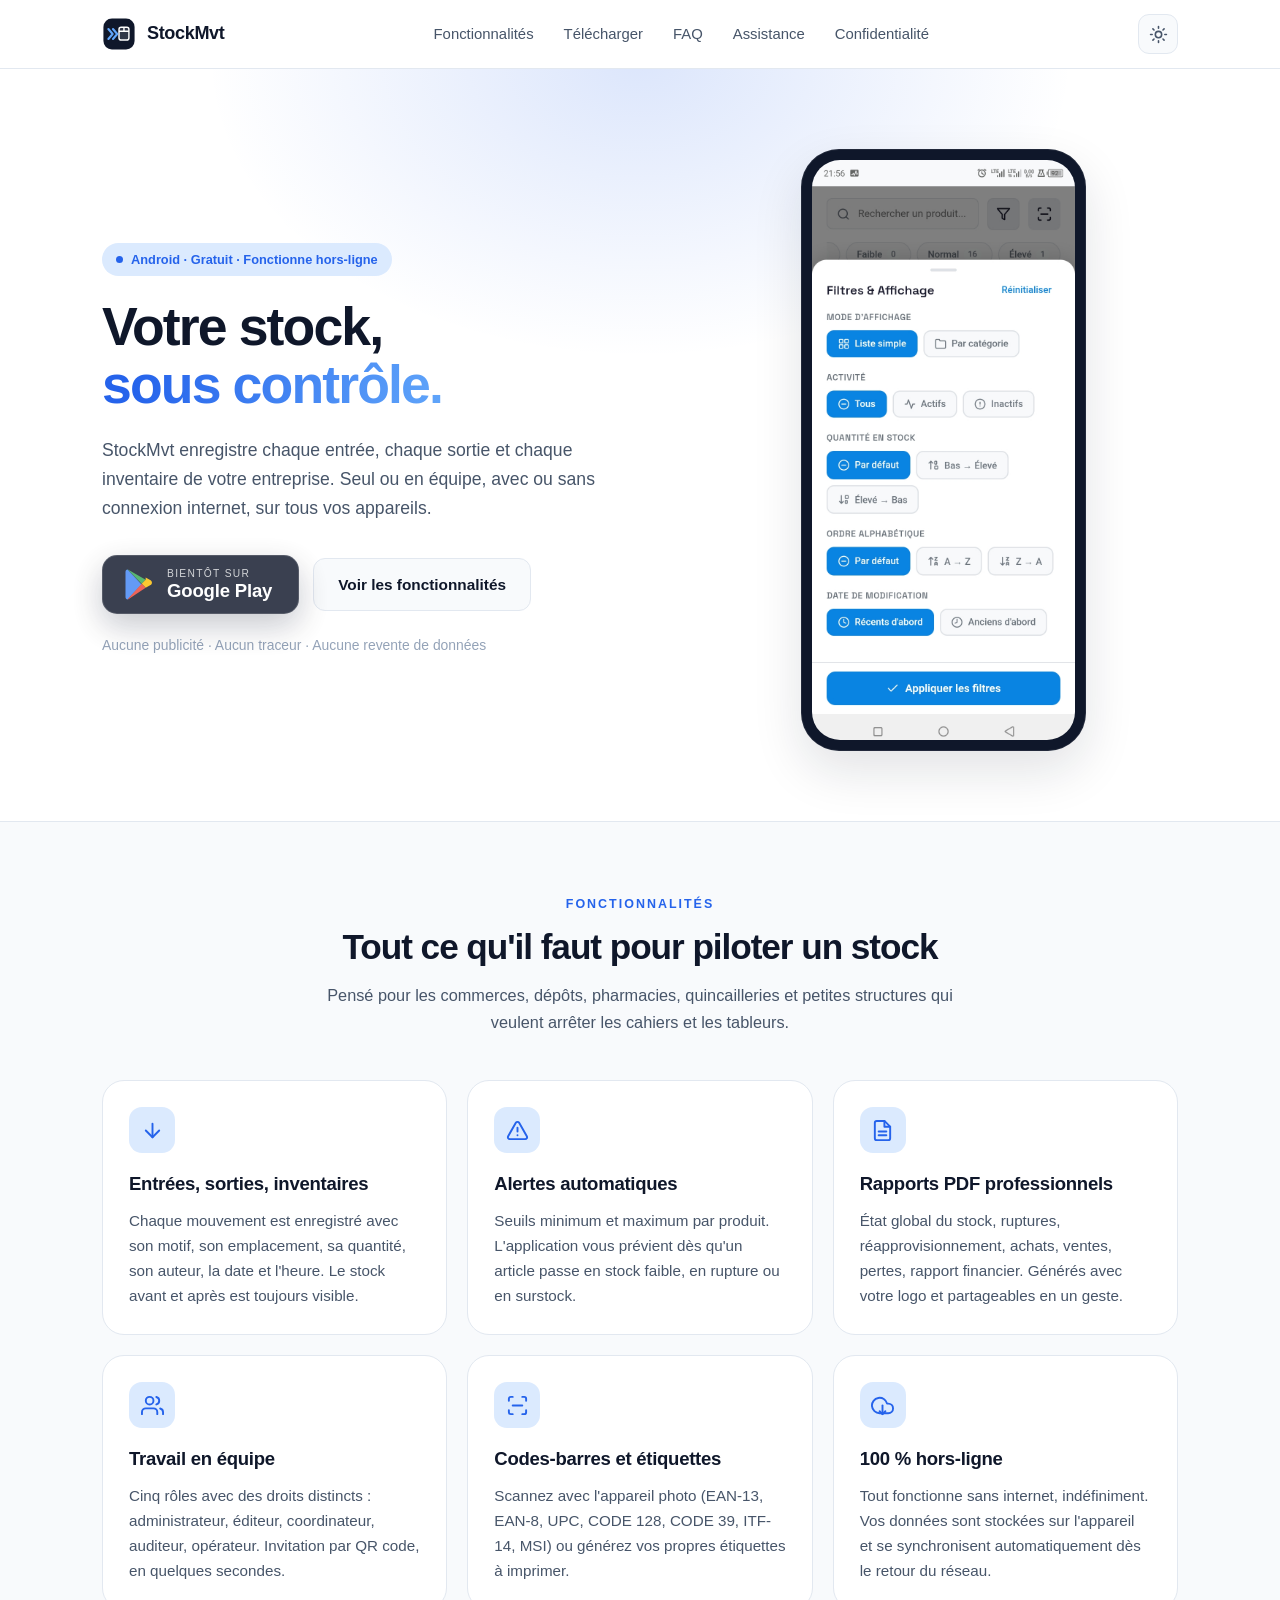
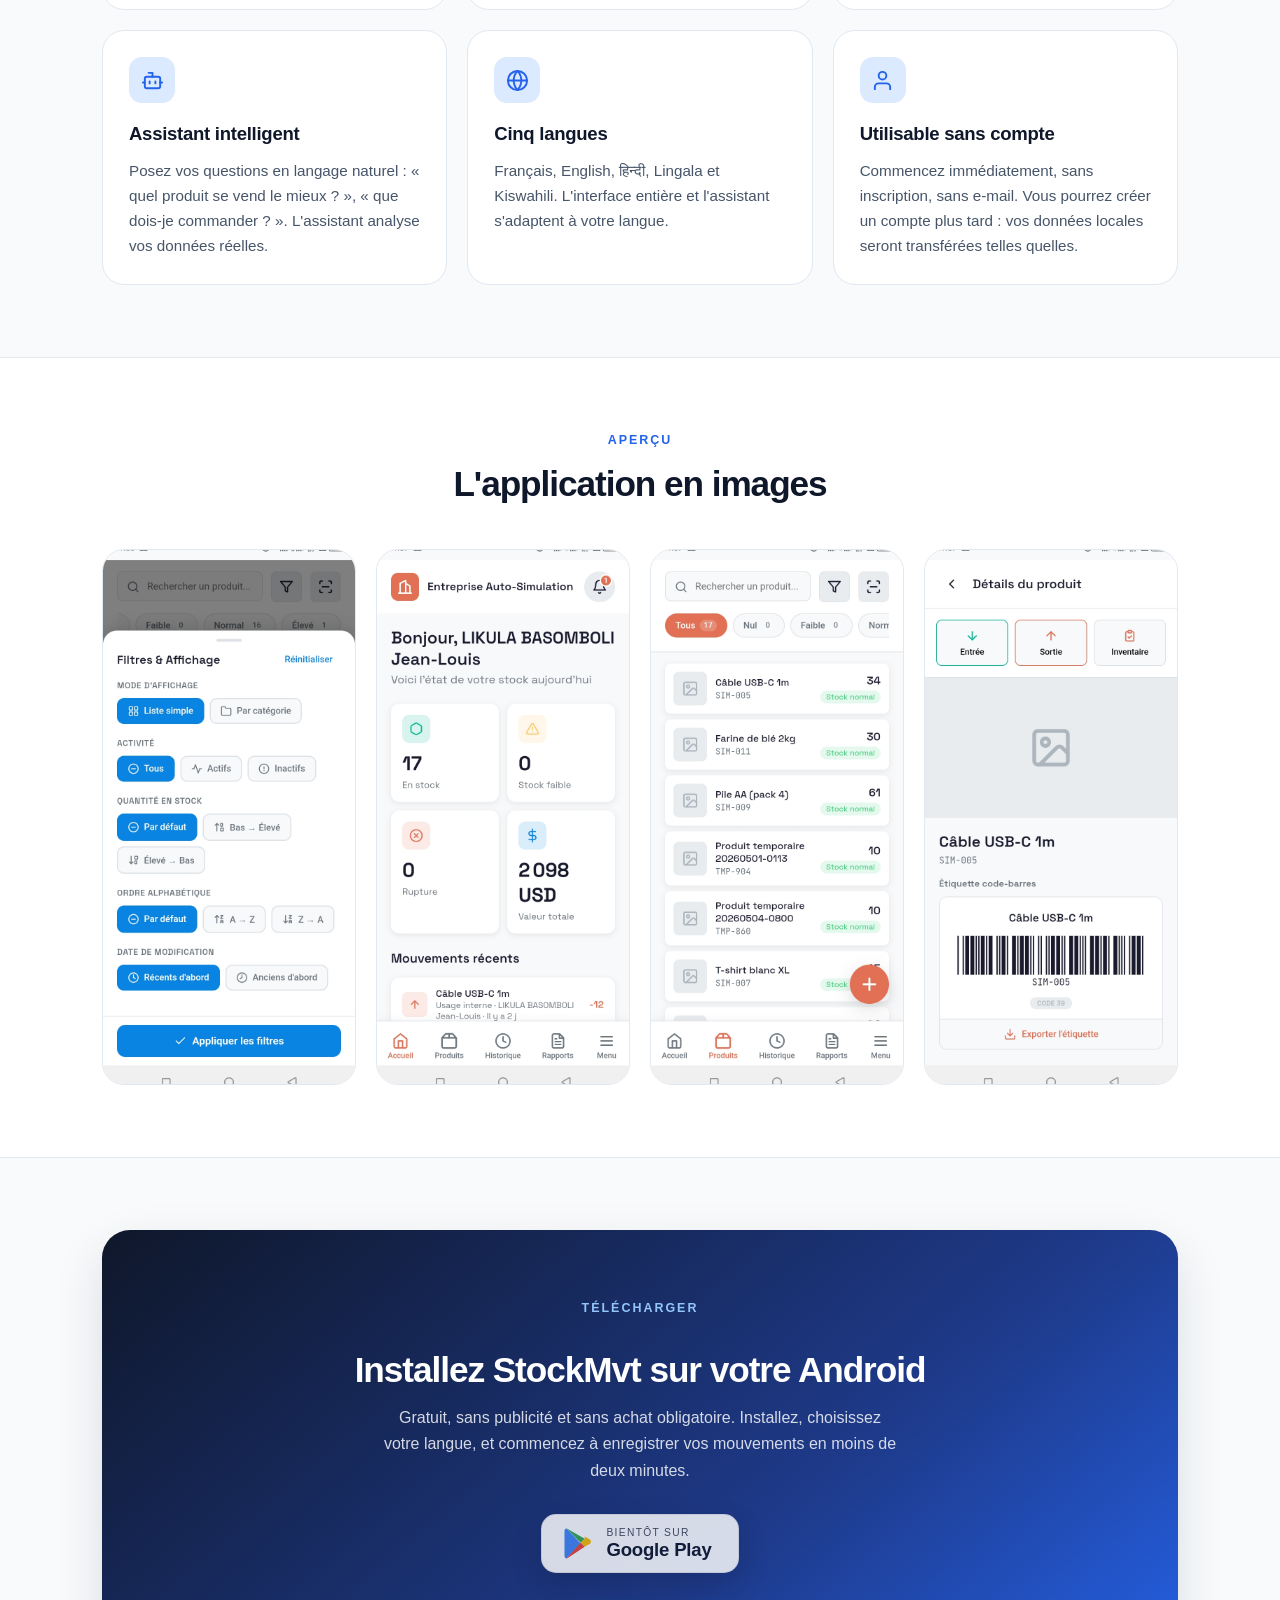
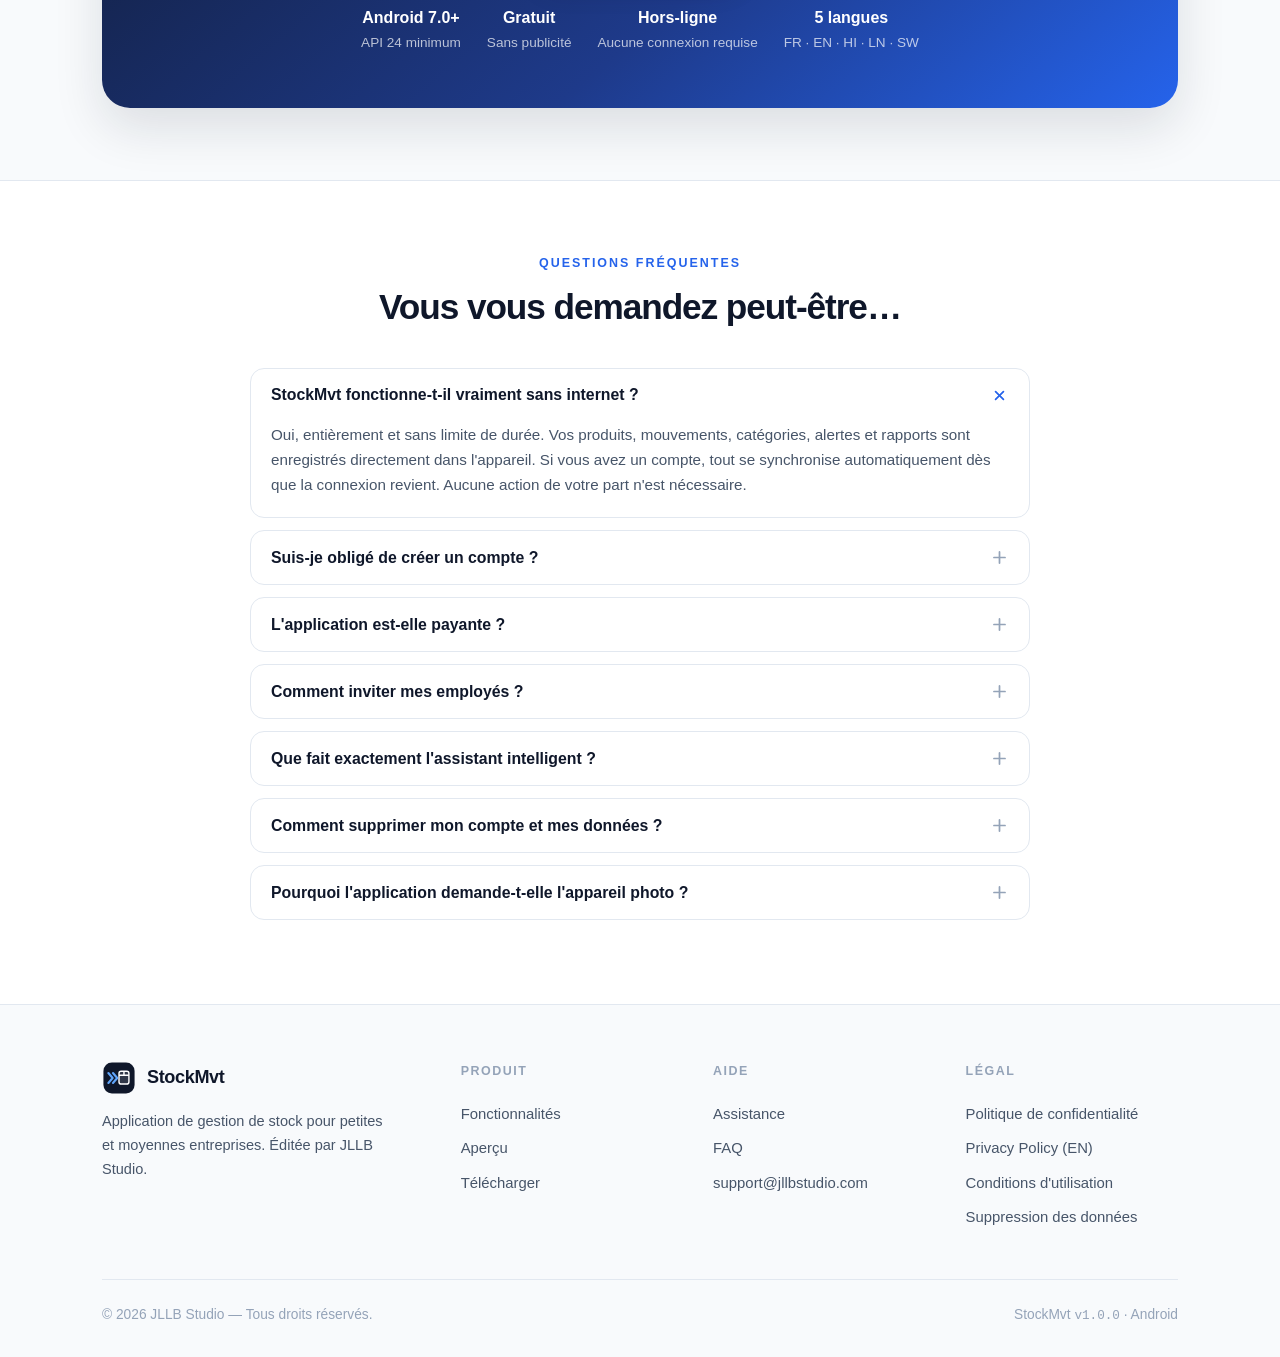
==== commit 28f3a20f: "Add files via upload" ====
--- a/index.html
+++ b/index.html
@@ -14,11 +14,11 @@
 <meta property="og:url" content="https://stockmvt.jllbstudio.com/">
 <meta property="og:image" content="https://stockmvt.jllbstudio.com/img/og.png">
 <meta name="twitter:card" content="summary_large_image">
-<link rel="icon" href="img/favicon.svg" type="image/svg+xml">
+<link rel="icon" href="/img/favicon.svg" type="image/svg+xml">
 <link rel="preconnect" href="https://fonts.googleapis.com">
 <link rel="preconnect" href="https://fonts.gstatic.com" crossorigin>
 <link href="https://fonts.googleapis.com/css2?family=Space+Grotesk:wght@400;500;600;700&family=JetBrains+Mono:wght@400;500&display=swap" rel="stylesheet">
-<link rel="stylesheet" href="css/style.css">
+<link rel="stylesheet" href="/css/style.css">
 <script type="application/ld+json">
 {
   "@context": "https://schema.org",
@@ -55,15 +55,15 @@
 
 <header class="entete">
   <div class="conteneur entete-inner">
-    <a href="index.html" class="marque">
+    <a href="/" class="marque">
       <svg><use href="#logo-stockmvt"/></svg> StockMvt
     </a>
     <nav class="nav" id="nav-principale">
-      <a href="index.html#fonctionnalites">Fonctionnalités</a>
-      <a href="index.html#telecharger">Télécharger</a>
-      <a href="index.html#faq">FAQ</a>
-      <a href="support.html">Assistance</a>
-      <a href="confidentialite.html">Confidentialité</a>
+      <a href="/#fonctionnalites">Fonctionnalités</a>
+      <a href="/#telecharger">Télécharger</a>
+      <a href="/#faq">FAQ</a>
+      <a href="support">Assistance</a>
+      <a href="confidentialite">Confidentialité</a>
     </nav>
     <div class="outils">
       <button class="btn-icone" id="btn-theme" type="button" aria-label="Changer de thème">
@@ -101,7 +101,7 @@
     </div>
     <div class="telephone reveal">
       <div class="telephone-ecran">
-        <img src="img/capture-1.png" alt="Écran d'accueil de StockMvt"
+        <img src="/img/capture-1.png" alt="Écran d'accueil de StockMvt"
              onerror="this.outerHTML='&lt;svg class=&quot;logo-vide&quot;&gt;&lt;use href=&quot;#logo-stockmvt&quot;/&gt;&lt;/svg&gt;'">
       </div>
     </div>
@@ -193,10 +193,10 @@
       <h2>L'application en images</h2>
     </div>
     <div class="galerie">
-      <figure class="reveal"><img src="img/capture-1.png" alt="Tableau de bord StockMvt" loading="lazy"></figure>
-      <figure class="reveal"><img src="img/capture-2.png" alt="Liste des produits" loading="lazy"></figure>
-      <figure class="reveal"><img src="img/capture-3.png" alt="Détails d'un produit" loading="lazy"></figure>
-      <figure class="reveal"><img src="img/capture-4.png" alt="Rapport de stock" loading="lazy"></figure>
+      <figure class="reveal"><img src="/img/capture-1.png" alt="Tableau de bord StockMvt" loading="lazy"></figure>
+      <figure class="reveal"><img src="/img/capture-2.png" alt="Liste des produits" loading="lazy"></figure>
+      <figure class="reveal"><img src="/img/capture-3.png" alt="Détails d'un produit" loading="lazy"></figure>
+      <figure class="reveal"><img src="/img/capture-4.png" alt="Rapport de stock" loading="lazy"></figure>
     </div>
   </div>
 </section>
@@ -287,7 +287,7 @@
           Ses réponses sont des aides à la décision, pas des conseils comptables, financiers
           ou juridiques. L'assistant est indisponible en mode hors-ligne et en mode sans
           compte. Le détail figure dans notre
-          <a href="confidentialite.html#assistant">politique de confidentialité</a>.
+          <a href="confidentialite#assistant">politique de confidentialité</a>.
         </div></div>
       </div>
 
@@ -297,7 +297,7 @@
         <div class="faq-r"><div class="faq-r-inner">
           Depuis l'application, allez dans <strong>Menu → Supprimer le compte</strong>. Si
           vous n'avez plus accès à l'application, utilisez le formulaire de notre page
-          <a href="suppression-compte.html">Suppression du compte et des données</a>.
+          <a href="suppression-compte">Suppression du compte et des données</a>.
         </div></div>
       </div>
 
@@ -320,28 +320,28 @@
   <div class="conteneur">
     <div class="pied-grille">
       <div class="pied-marque">
-        <a href="index.html" class="marque"><svg><use href="#logo-stockmvt"/></svg> StockMvt</a>
+        <a href="/" class="marque"><svg><use href="#logo-stockmvt"/></svg> StockMvt</a>
         <p>Application de gestion de stock pour petites et moyennes entreprises.
            Éditée par JLLB Studio.</p>
       </div>
       <div class="pied-col">
         <strong>Produit</strong>
-        <a href="index.html#fonctionnalites">Fonctionnalités</a>
-        <a href="index.html#apercu">Aperçu</a>
-        <a href="index.html#telecharger">Télécharger</a>
+        <a href="/#fonctionnalites">Fonctionnalités</a>
+        <a href="/#apercu">Aperçu</a>
+        <a href="/#telecharger">Télécharger</a>
       </div>
       <div class="pied-col">
         <strong>Aide</strong>
-        <a href="support.html">Assistance</a>
-        <a href="index.html#faq">FAQ</a>
+        <a href="support">Assistance</a>
+        <a href="/#faq">FAQ</a>
         <a href="mailto:support@jllbstudio.com">support@jllbstudio.com</a>
       </div>
       <div class="pied-col">
         <strong>Légal</strong>
-        <a href="confidentialite.html">Politique de confidentialité</a>
-        <a href="privacy.html">Privacy Policy (EN)</a>
-        <a href="conditions.html">Conditions d'utilisation</a>
-        <a href="suppression-compte.html">Suppression des données</a>
+        <a href="confidentialite">Politique de confidentialité</a>
+        <a href="privacy">Privacy Policy (EN)</a>
+        <a href="conditions">Conditions d'utilisation</a>
+        <a href="suppression-compte">Suppression des données</a>
       </div>
     </div>
     <div class="pied-bas">
@@ -351,6 +351,6 @@
   </div>
 </footer>
 
-<script src="js/main.js"></script>
+<script src="/js/main.js"></script>
 </body>
 </html>
--- a/css/style.css
+++ b/css/style.css
@@ -0,0 +1,371 @@
+/* ============================================================
+   StockMvt — Site vitrine
+   ============================================================ */
+
+:root {
+    --bleu-nuit: #0F172A;
+    --bleu: #2563EB;
+    --bleu-clair: #60A5FA;
+    --bleu-pale: #DBEAFE;
+
+    --fond: #FFFFFF;
+    --fond-2: #F8FAFC;
+    --fond-3: #F1F5F9;
+    --bordure: #E2E8F0;
+    --texte: #0F172A;
+    --texte-2: #475569;
+    --texte-3: #94A3B8;
+
+    --succes: #059669;
+    --alerte: #D97706;
+    --danger: #DC2626;
+
+    --rayon: 14px;
+    --rayon-lg: 22px;
+    --ombre: 0 1px 2px rgba(15,23,42,.06), 0 8px 24px rgba(15,23,42,.06);
+    --ombre-lg: 0 20px 50px rgba(15,23,42,.12);
+    --largeur: 1120px;
+    --transition: .25s cubic-bezier(.4,0,.2,1);
+}
+
+html[data-theme="sombre"] {
+    --fond: #0B1120;
+    --fond-2: #0F172A;
+    --fond-3: #1B2438;
+    --bordure: #22304A;
+    --texte: #F1F5F9;
+    --texte-2: #A3B1C6;
+    --texte-3: #64748B;
+    --bleu-pale: #16294A;
+    --ombre: 0 1px 2px rgba(0,0,0,.4), 0 8px 24px rgba(0,0,0,.35);
+    --ombre-lg: 0 20px 50px rgba(0,0,0,.5);
+}
+
+* { margin: 0; padding: 0; box-sizing: border-box; }
+
+html {
+    scroll-behavior: smooth;
+    scroll-padding-top: 90px;
+    -webkit-text-size-adjust: 100%;
+}
+
+body {
+    font-family: 'Space Grotesk', -apple-system, BlinkMacSystemFont, 'Segoe UI', Roboto, sans-serif;
+    background: var(--fond);
+    color: var(--texte);
+    line-height: 1.65;
+    font-size: 16px;
+    -webkit-font-smoothing: antialiased;
+    overflow-x: hidden;
+}
+
+img, svg { max-width: 100%; display: block; }
+a { color: var(--bleu); text-decoration: none; transition: var(--transition); }
+a:hover { color: var(--bleu-clair); }
+code, .mono { font-family: 'JetBrains Mono', ui-monospace, monospace; font-size: .92em; }
+
+.conteneur { width: 100%; max-width: var(--largeur); margin: 0 auto; padding: 0 22px; }
+.centre { text-align: center; }
+
+/* ---------- Barre de navigation ---------- */
+.entete {
+    position: sticky; top: 0; z-index: 100;
+    background: color-mix(in srgb, var(--fond) 88%, transparent);
+    backdrop-filter: saturate(180%) blur(14px);
+    -webkit-backdrop-filter: saturate(180%) blur(14px);
+    border-bottom: 1px solid var(--bordure);
+}
+.entete-inner {
+    display: flex; align-items: center; justify-content: space-between;
+    height: 68px; gap: 18px;
+}
+.marque { display: flex; align-items: center; gap: 11px; font-weight: 700; font-size: 1.13rem; color: var(--texte); letter-spacing: -.02em; }
+.marque:hover { color: var(--texte); }
+.marque svg { width: 34px; height: 34px; flex: 0 0 34px; }
+
+.nav { display: flex; align-items: center; gap: 4px; }
+.nav a {
+    padding: 8px 13px; border-radius: 9px;
+    font-size: .93rem; font-weight: 500; color: var(--texte-2);
+}
+.nav a:hover { background: var(--fond-3); color: var(--texte); }
+.nav a.actif { color: var(--bleu); background: var(--bleu-pale); }
+
+.outils { display: flex; align-items: center; gap: 9px; }
+
+.btn-icone {
+    width: 40px; height: 40px; display: grid; place-items: center;
+    border: 1px solid var(--bordure); background: var(--fond-2);
+    border-radius: 11px; cursor: pointer; color: var(--texte-2);
+}
+.btn-icone:hover { background: var(--fond-3); color: var(--texte); }
+.btn-icone svg { width: 19px; height: 19px; stroke: currentColor; fill: none; stroke-width: 2; stroke-linecap: round; stroke-linejoin: round; }
+.icone-lune { display: none; }
+html[data-theme="sombre"] .icone-soleil { display: none; }
+html[data-theme="sombre"] .icone-lune { display: block; }
+
+.burger { display: none; }
+
+/* ---------- Boutons ---------- */
+.btn {
+    display: inline-flex; align-items: center; justify-content: center; gap: 9px;
+    padding: 13px 24px; border-radius: 12px;
+    font-family: inherit; font-size: .96rem; font-weight: 600;
+    border: 1px solid transparent; cursor: pointer; text-align: center;
+    transition: var(--transition);
+}
+.btn-primaire { background: var(--bleu); color: #fff; box-shadow: 0 6px 18px rgba(37,99,235,.28); }
+.btn-primaire:hover { background: #1D4FD8; color: #fff; transform: translateY(-2px); }
+.btn-secondaire { background: var(--fond-2); color: var(--texte); border-color: var(--bordure); }
+.btn-secondaire:hover { background: var(--fond-3); color: var(--texte); }
+.btn-danger { background: var(--danger); color: #fff; }
+.btn-danger:hover { background: #B91C1C; color: #fff; transform: translateY(-2px); }
+.btn:disabled { opacity: .55; cursor: not-allowed; transform: none !important; }
+.btn svg { width: 18px; height: 18px; }
+
+/* ---------- Badge Google Play ---------- */
+.badge-play {
+    display: inline-flex; align-items: center; gap: 14px;
+    padding: 12px 26px 12px 20px;
+    background: var(--bleu-nuit); color: #fff;
+    border-radius: 15px; border: 1px solid rgba(255,255,255,.14);
+    box-shadow: 0 12px 32px rgba(15,23,42,.28);
+    transition: var(--transition);
+}
+.badge-play:hover { color: #fff; transform: translateY(-3px); box-shadow: 0 18px 44px rgba(15,23,42,.36); }
+.badge-play svg { width: 30px; height: 33px; flex: 0 0 30px; }
+.badge-play-txt { display: flex; flex-direction: column; align-items: flex-start; line-height: 1.15; }
+.badge-play-txt small { font-size: .64rem; text-transform: uppercase; letter-spacing: .13em; opacity: .78; }
+.badge-play-txt strong { font-size: 1.16rem; font-weight: 600; letter-spacing: -.01em; }
+.badge-play.inactif { opacity: .82; cursor: default; pointer-events: none; }
+
+/* ---------- Hero ---------- */
+.hero { padding: 80px 0 70px; position: relative; overflow: hidden; }
+.hero::before {
+    content: ''; position: absolute; top: -320px; left: 50%; transform: translateX(-50%);
+    width: 900px; height: 620px; pointer-events: none;
+    background: radial-gradient(ellipse at center, rgba(37,99,235,.16), transparent 68%);
+}
+.hero-grille { display: grid; grid-template-columns: 1.08fr .92fr; gap: 56px; align-items: center; position: relative; }
+
+.pilule {
+    display: inline-flex; align-items: center; gap: 8px;
+    padding: 6px 14px; border-radius: 999px;
+    background: var(--bleu-pale); color: var(--bleu);
+    font-size: .8rem; font-weight: 600; margin-bottom: 22px;
+}
+.pilule span.point { width: 7px; height: 7px; border-radius: 50%; background: var(--bleu); }
+
+h1 { font-size: clamp(2.1rem, 5vw, 3.35rem); line-height: 1.08; letter-spacing: -.035em; font-weight: 700; }
+h1 em { font-style: normal; background: linear-gradient(100deg, var(--bleu) 10%, var(--bleu-clair)); -webkit-background-clip: text; background-clip: text; -webkit-text-fill-color: transparent; }
+.hero p.chapeau { font-size: 1.1rem; color: var(--texte-2); margin: 22px 0 32px; max-width: 540px; }
+.hero-actions { display: flex; flex-wrap: wrap; gap: 14px; align-items: center; }
+.hero-note { margin-top: 20px; font-size: .87rem; color: var(--texte-3); }
+
+.telephone {
+    position: relative; margin: 0 auto; width: 285px; aspect-ratio: 9/19;
+    background: var(--bleu-nuit); border-radius: 38px; padding: 11px;
+    box-shadow: var(--ombre-lg), 0 0 0 1px rgba(255,255,255,.08) inset;
+}
+.telephone-ecran {
+    width: 100%; height: 100%; border-radius: 28px; overflow: hidden;
+    background: linear-gradient(160deg, #0F172A, #2563EB);
+    display: grid; place-items: center;
+}
+.telephone-ecran img { width: 100%; height: 100%; object-fit: cover; }
+.telephone-ecran .logo-vide { width: 42%; opacity: .9; }
+
+/* ---------- Sections ---------- */
+section { padding: 72px 0; }
+.section-alt { background: var(--fond-2); border-top: 1px solid var(--bordure); border-bottom: 1px solid var(--bordure); }
+
+.eyebrow { font-size: .78rem; font-weight: 700; letter-spacing: .16em; text-transform: uppercase; color: var(--bleu); margin-bottom: 12px; }
+h2 { font-size: clamp(1.6rem, 3.4vw, 2.2rem); letter-spacing: -.03em; line-height: 1.2; font-weight: 700; }
+h3 { font-size: 1.16rem; letter-spacing: -.015em; font-weight: 600; margin-bottom: 8px; }
+.sous-titre { color: var(--texte-2); max-width: 640px; margin: 14px auto 0; font-size: 1.02rem; }
+.centre .sous-titre { margin-inline: auto; }
+
+.grille-cartes { display: grid; grid-template-columns: repeat(auto-fit, minmax(280px, 1fr)); gap: 20px; margin-top: 44px; }
+.carte {
+    background: var(--fond); border: 1px solid var(--bordure);
+    border-radius: var(--rayon-lg); padding: 26px;
+    transition: var(--transition);
+}
+.carte:hover { transform: translateY(-4px); box-shadow: var(--ombre); border-color: var(--bleu-clair); }
+.carte p { color: var(--texte-2); font-size: .95rem; }
+.carte-icone {
+    width: 46px; height: 46px; border-radius: 13px; margin-bottom: 16px;
+    display: grid; place-items: center;
+    background: var(--bleu-pale); color: var(--bleu);
+}
+.carte-icone svg { width: 23px; height: 23px; stroke: currentColor; fill: none; stroke-width: 2; stroke-linecap: round; stroke-linejoin: round; }
+
+/* ---------- Captures ---------- */
+.galerie { display: grid; grid-template-columns: repeat(auto-fit, minmax(200px, 1fr)); gap: 20px; margin-top: 44px; }
+.galerie figure {
+    border-radius: var(--rayon-lg); overflow: hidden;
+    border: 1px solid var(--bordure); background: var(--fond-3);
+    aspect-ratio: 9/19;
+}
+.galerie img { width: 100%; height: 100%; object-fit: cover; }
+
+/* ---------- Bloc téléchargement ---------- */
+.bloc-dl {
+    background: linear-gradient(140deg, var(--bleu-nuit), #1E3A8A 62%, var(--bleu));
+    border-radius: 28px; padding: 54px 40px; color: #fff; text-align: center;
+    box-shadow: var(--ombre-lg);
+}
+.bloc-dl h2 { color: #fff; }
+.bloc-dl p { color: rgba(255,255,255,.82); max-width: 520px; margin: 14px auto 30px; }
+.bloc-dl .badge-play { background: #fff; color: var(--bleu-nuit); border-color: rgba(15,23,42,.1); }
+.bloc-dl .badge-play:hover { color: var(--bleu-nuit); }
+.dl-meta { display: flex; flex-wrap: wrap; justify-content: center; gap: 26px; margin-top: 32px; font-size: .85rem; color: rgba(255,255,255,.7); }
+.dl-meta div strong { display: block; color: #fff; font-size: 1rem; }
+
+/* ---------- FAQ ---------- */
+.faq { max-width: 780px; margin: 40px auto 0; }
+.faq-item { border: 1px solid var(--bordure); border-radius: var(--rayon); margin-bottom: 12px; background: var(--fond); overflow: hidden; }
+.faq-q {
+    width: 100%; display: flex; align-items: center; justify-content: space-between; gap: 16px;
+    padding: 17px 20px; background: none; border: 0; cursor: pointer;
+    font-family: inherit; font-size: .99rem; font-weight: 600; color: var(--texte); text-align: left;
+}
+.faq-q svg { width: 19px; height: 19px; flex: 0 0 19px; stroke: var(--texte-3); fill: none; stroke-width: 2.2; stroke-linecap: round; transition: var(--transition); }
+.faq-item.ouvert .faq-q svg { transform: rotate(45deg); stroke: var(--bleu); }
+.faq-r { max-height: 0; overflow: hidden; transition: max-height .3s ease; }
+.faq-item.ouvert .faq-r { max-height: 640px; }
+.faq-r-inner { padding: 0 20px 20px; color: var(--texte-2); font-size: .95rem; }
+
+/* ---------- Pages légales ---------- */
+.legal { padding: 56px 0 80px; }
+.legal-wrap { max-width: 800px; margin: 0 auto; }
+.legal h1 { font-size: clamp(1.85rem, 4vw, 2.5rem); margin-bottom: 12px; }
+.legal .maj { font-size: .87rem; color: var(--texte-3); margin-bottom: 40px; padding-bottom: 22px; border-bottom: 1px solid var(--bordure); }
+.legal h2 { font-size: 1.32rem; margin: 46px 0 14px; padding-top: 8px; }
+.legal h3 { font-size: 1.05rem; margin: 26px 0 8px; }
+.legal p, .legal li { color: var(--texte-2); font-size: .97rem; }
+.legal p { margin-bottom: 14px; }
+.legal ul, .legal ol { margin: 0 0 18px 22px; }
+.legal li { margin-bottom: 8px; }
+.legal strong { color: var(--texte); font-weight: 600; }
+
+.encadre {
+    background: var(--fond-2); border: 1px solid var(--bordure);
+    border-left: 4px solid var(--bleu);
+    border-radius: 10px; padding: 18px 20px; margin: 22px 0;
+}
+.encadre.attention { border-left-color: var(--alerte); }
+.encadre.important { border-left-color: var(--danger); }
+.encadre p:last-child { margin-bottom: 0; }
+.encadre .titre-encadre { font-weight: 700; color: var(--texte); margin-bottom: 8px; display: block; }
+
+.tableau-wrap { overflow-x: auto; margin: 22px 0; border: 1px solid var(--bordure); border-radius: var(--rayon); }
+table { width: 100%; border-collapse: collapse; font-size: .89rem; min-width: 560px; }
+th, td { padding: 12px 15px; text-align: left; border-bottom: 1px solid var(--bordure); vertical-align: top; }
+th { background: var(--fond-3); font-weight: 700; color: var(--texte); font-size: .82rem; text-transform: uppercase; letter-spacing: .05em; }
+td { color: var(--texte-2); }
+tr:last-child td { border-bottom: 0; }
+
+.sommaire { background: var(--fond-2); border: 1px solid var(--bordure); border-radius: var(--rayon); padding: 22px 26px; margin-bottom: 38px; }
+.sommaire strong { display: block; margin-bottom: 12px; font-size: .82rem; text-transform: uppercase; letter-spacing: .1em; color: var(--texte-3); }
+.sommaire ol { margin: 0 0 0 20px; }
+.sommaire li { margin-bottom: 6px; font-size: .93rem; }
+
+/* ---------- Formulaires ---------- */
+.formulaire { display: grid; gap: 18px; margin-top: 26px; }
+.champ { display: grid; gap: 7px; }
+.champ label { font-size: .88rem; font-weight: 600; color: var(--texte); }
+.champ label .req { color: var(--danger); }
+.champ input, .champ textarea, .champ select {
+    width: 100%; padding: 13px 15px;
+    background: var(--fond); color: var(--texte);
+    border: 1px solid var(--bordure); border-radius: 11px;
+    font-family: inherit; font-size: .96rem; transition: var(--transition);
+}
+.champ textarea { min-height: 130px; resize: vertical; }
+.champ input:focus, .champ textarea:focus, .champ select:focus {
+    outline: none; border-color: var(--bleu); box-shadow: 0 0 0 4px rgba(37,99,235,.13);
+}
+.champ .aide { font-size: .82rem; color: var(--texte-3); }
+.case { display: flex; gap: 11px; align-items: flex-start; font-size: .9rem; color: var(--texte-2); }
+.case input { width: 18px; height: 18px; flex: 0 0 18px; margin-top: 3px; accent-color: var(--bleu); }
+.cache { display: none !important; }
+
+.msg-form { padding: 15px 18px; border-radius: 11px; font-size: .93rem; font-weight: 500; display: none; }
+.msg-form.ok { display: block; background: rgba(5,150,105,.1); color: var(--succes); border: 1px solid rgba(5,150,105,.3); }
+.msg-form.ko { display: block; background: rgba(220,38,38,.09); color: var(--danger); border: 1px solid rgba(220,38,38,.28); }
+
+/* ---------- Étapes ---------- */
+.etapes { counter-reset: e; margin: 26px 0; }
+.etape { position: relative; padding: 0 0 26px 52px; counter-increment: e; }
+.etape::before {
+    content: counter(e); position: absolute; left: 0; top: 0;
+    width: 34px; height: 34px; border-radius: 10px;
+    background: var(--bleu); color: #fff;
+    display: grid; place-items: center; font-weight: 700; font-size: .95rem;
+}
+.etape::after {
+    content: ''; position: absolute; left: 16.5px; top: 38px; bottom: 4px; width: 1px; background: var(--bordure);
+}
+.etape:last-child { padding-bottom: 0; }
+.etape:last-child::after { display: none; }
+.etape h3 { margin-bottom: 5px; }
+.etape p { margin-bottom: 0; }
+
+/* ---------- Pied de page ---------- */
+.pied { background: var(--fond-2); border-top: 1px solid var(--bordure); padding: 56px 0 30px; margin-top: 0; }
+.pied-grille { display: grid; grid-template-columns: 1.5fr 1fr 1fr 1fr; gap: 40px; }
+.pied-marque p { color: var(--texte-2); font-size: .91rem; margin-top: 14px; max-width: 290px; }
+.pied-col strong { display: block; font-size: .78rem; text-transform: uppercase; letter-spacing: .12em; color: var(--texte-3); margin-bottom: 15px; }
+.pied-col a { display: block; padding: 5px 0; font-size: .93rem; color: var(--texte-2); }
+.pied-col a:hover { color: var(--bleu); }
+.pied-bas {
+    margin-top: 44px; padding-top: 24px; border-top: 1px solid var(--bordure);
+    display: flex; flex-wrap: wrap; gap: 14px; justify-content: space-between;
+    font-size: .86rem; color: var(--texte-3);
+}
+
+/* ---------- Erreur 404 ---------- */
+.erreur { min-height: 66vh; display: grid; place-items: center; text-align: center; padding: 60px 22px; }
+.erreur .code { font-family: 'JetBrains Mono', monospace; font-size: clamp(4rem, 14vw, 7.5rem); font-weight: 700; letter-spacing: -.05em; line-height: 1; background: linear-gradient(120deg, var(--bleu), var(--bleu-clair)); -webkit-background-clip: text; background-clip: text; -webkit-text-fill-color: transparent; }
+
+/* ---------- Apparition ---------- */
+.reveal { opacity: 0; transform: translateY(20px); transition: opacity .6s ease, transform .6s ease; }
+.reveal.vu { opacity: 1; transform: none; }
+
+/* ---------- Responsive ---------- */
+@media (max-width: 920px) {
+    .hero-grille { grid-template-columns: 1fr; gap: 44px; }
+    .hero { padding: 54px 0 50px; }
+    .hero p.chapeau { margin-inline: auto; }
+    .hero-texte { text-align: center; }
+    .hero-actions { justify-content: center; }
+    .pied-grille { grid-template-columns: 1fr 1fr; gap: 32px; }
+}
+
+@media (max-width: 780px) {
+    .nav {
+        position: fixed; inset: 68px 0 auto 0;
+        flex-direction: column; align-items: stretch; gap: 2px;
+        background: var(--fond); border-bottom: 1px solid var(--bordure);
+        padding: 14px 22px 22px; box-shadow: var(--ombre);
+        transform: translateY(-140%); transition: transform .3s ease;
+    }
+    .nav.ouvert { transform: none; }
+    .nav a { padding: 13px 14px; font-size: 1rem; }
+    .burger { display: grid; }
+    .bloc-dl { padding: 40px 24px; border-radius: 22px; }
+    section { padding: 54px 0; }
+}
+
+@media (max-width: 520px) {
+    .pied-grille { grid-template-columns: 1fr; }
+    .telephone { width: 235px; }
+    .badge-play { padding: 11px 20px 11px 16px; }
+}
+
+@media (prefers-reduced-motion: reduce) {
+    * { animation: none !important; transition: none !important; }
+    html { scroll-behavior: auto; }
+    .reveal { opacity: 1; transform: none; }
+}
